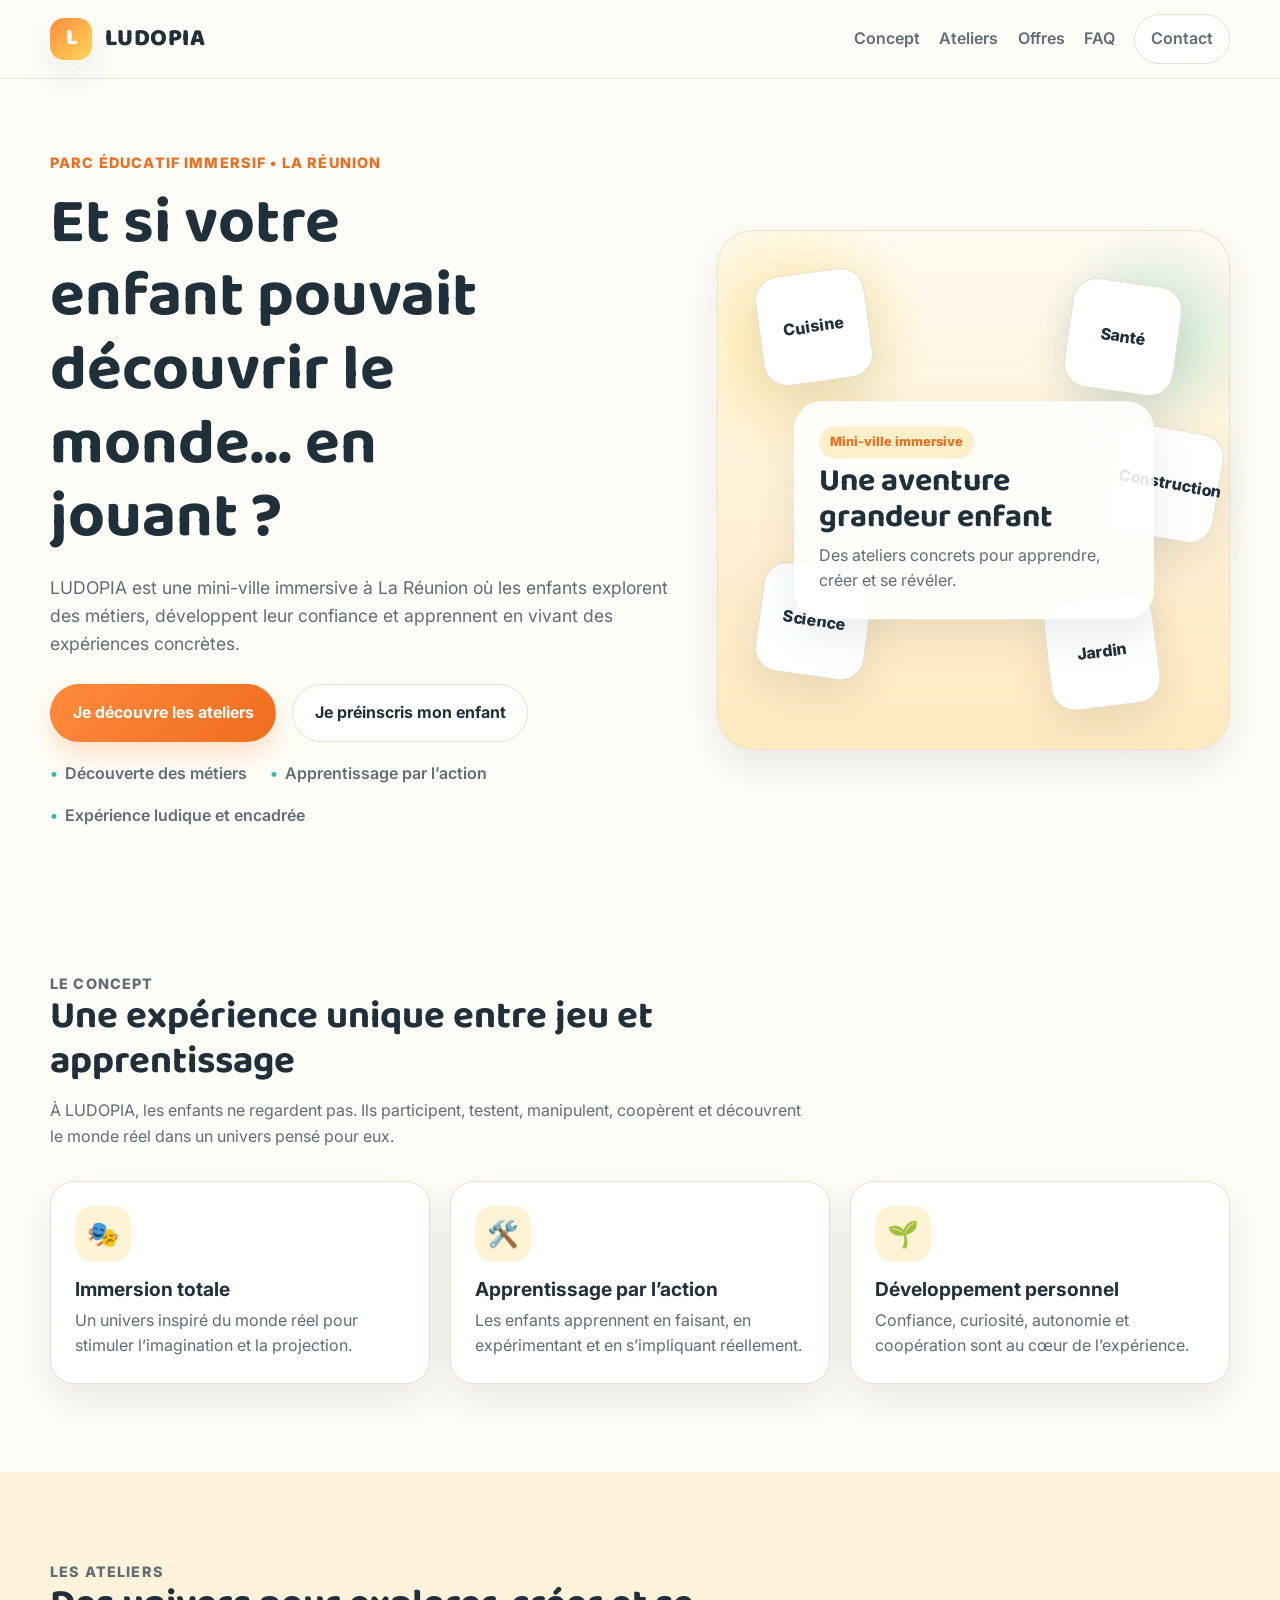
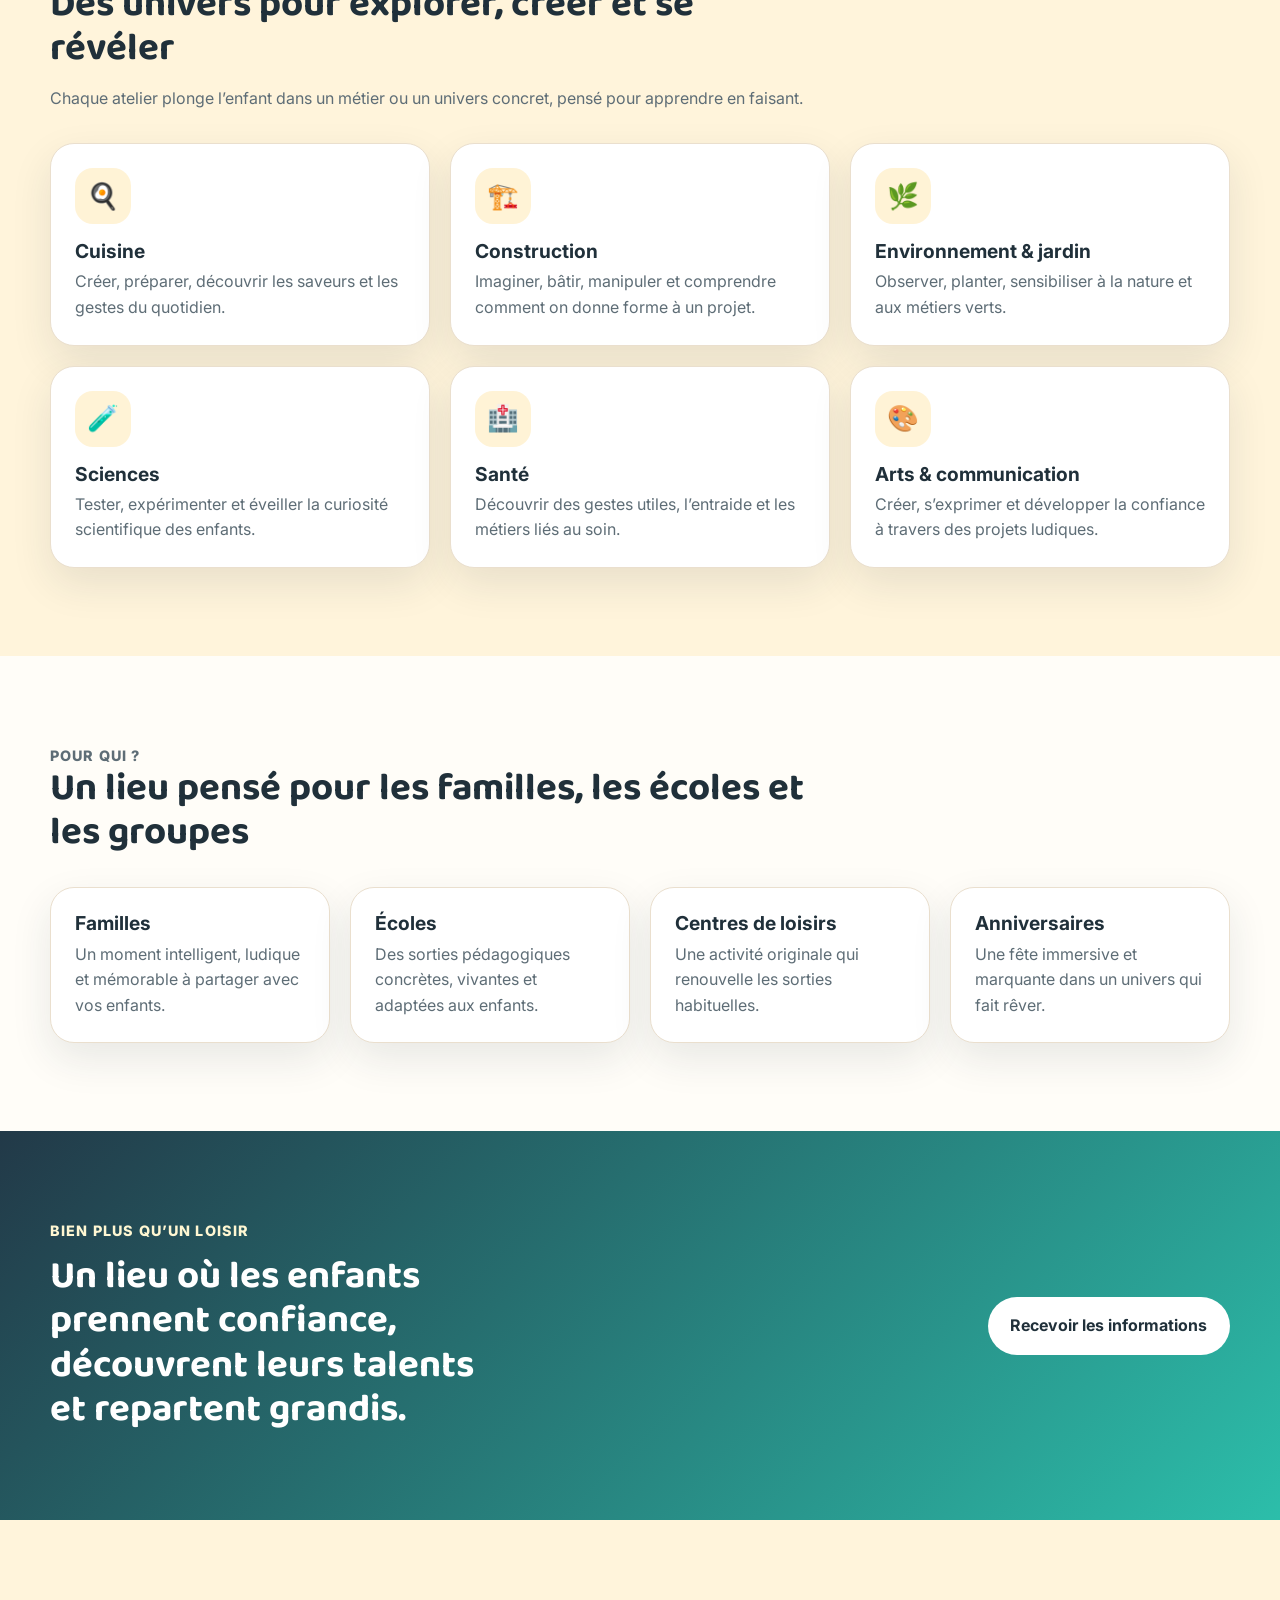
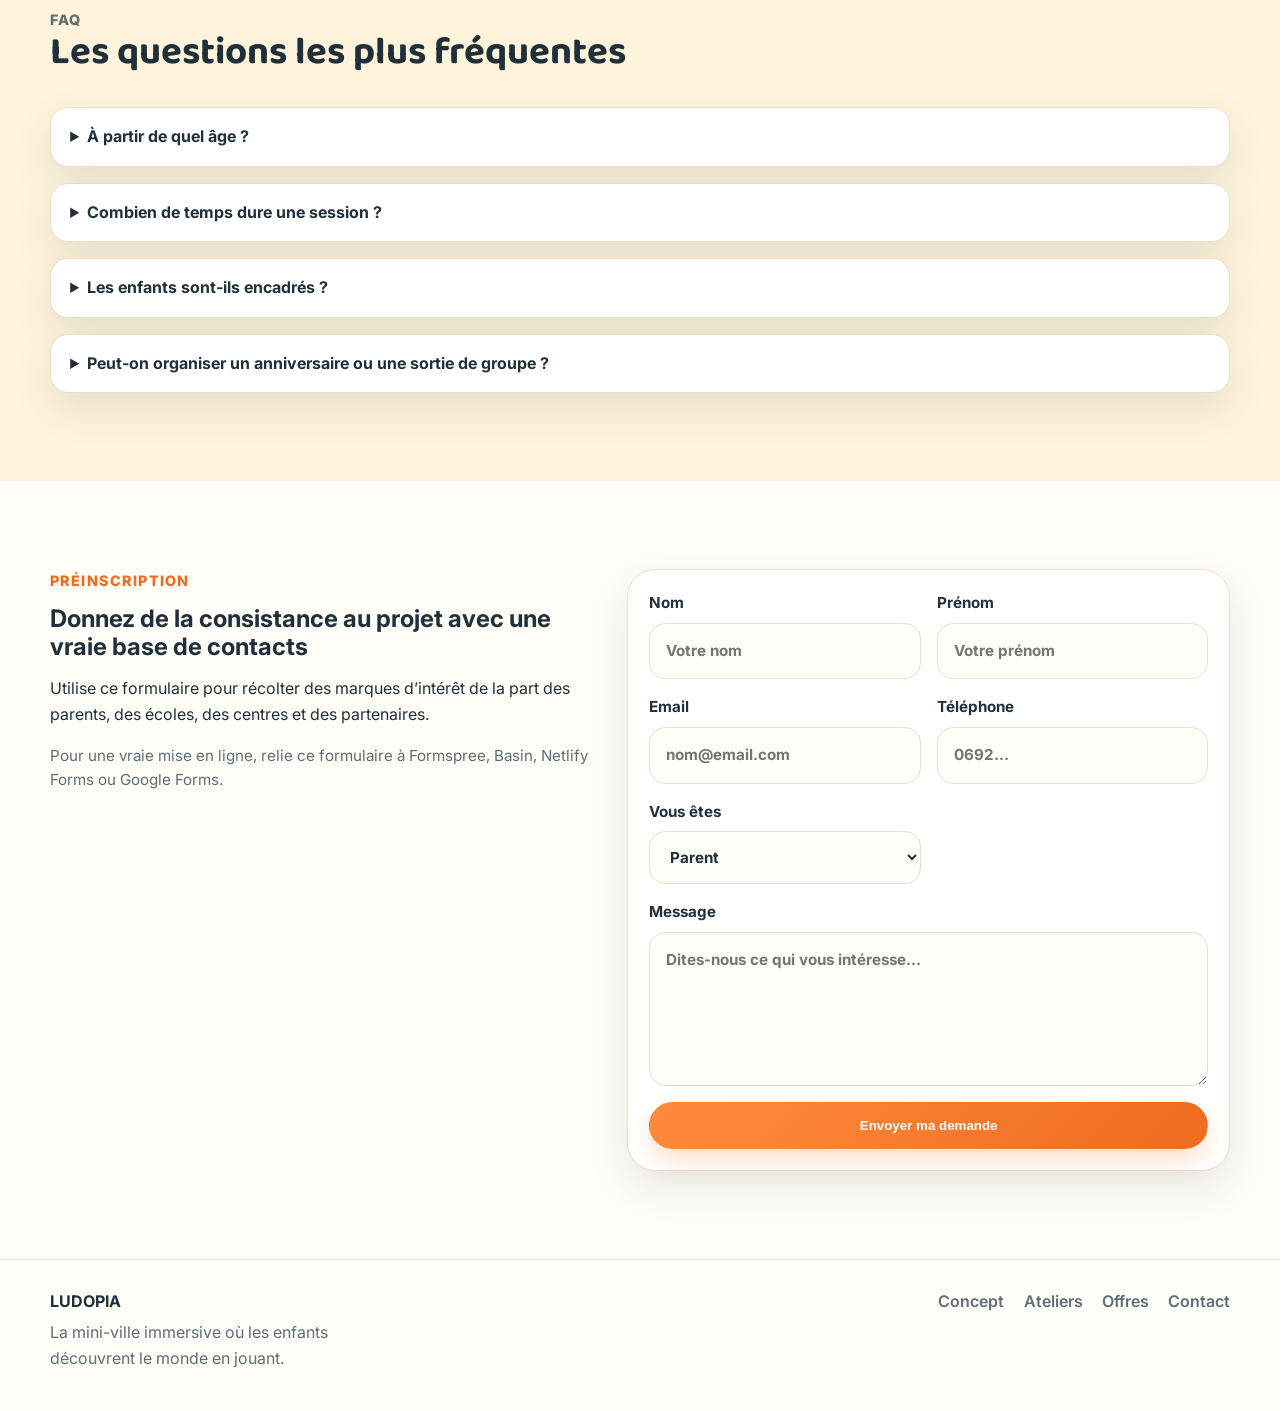
==== index.html @ d6866b29 "Add files via upload" ====
<!DOCTYPE html>
<html lang="fr">
<head>
  <meta charset="UTF-8" />
  <meta name="viewport" content="width=device-width, initial-scale=1.0" />
  <title>LUDOPIA — La mini-ville immersive</title>
  <meta name="description" content="LUDOPIA est une mini-ville immersive à La Réunion où les enfants découvrent des métiers, développent leur confiance et apprennent en jouant." />
  <link rel="preconnect" href="https://fonts.googleapis.com">
  <link rel="preconnect" href="https://fonts.gstatic.com" crossorigin>
  <link href="https://fonts.googleapis.com/css2?family=Baloo+2:wght@600;700&family=Inter:wght@400;500;600;700&display=swap" rel="stylesheet">
  <link rel="stylesheet" href="styles.css" />
</head>
<body>
  <header class="site-header">
    <div class="container nav">
      <a href="#top" class="logo">
        <span class="logo-mark">L</span>
        <span class="logo-text">LUDOPIA</span>
      </a>

      <nav class="menu">
        <a href="#concept">Concept</a>
        <a href="#ateliers">Ateliers</a>
        <a href="#offres">Offres</a>
        <a href="#faq">FAQ</a>
        <a href="#contact" class="btn btn-sm btn-outline">Contact</a>
      </nav>
    </div>
  </header>

  <main id="top">
    <section class="hero">
      <div class="container hero-grid">
        <div class="hero-copy">
          <p class="eyebrow">Parc éducatif immersif • La Réunion</p>
          <h1>Et si votre enfant pouvait découvrir le monde… en jouant&nbsp;?</h1>
          <p class="lead">
            LUDOPIA est une mini-ville immersive à La Réunion où les enfants
            explorent des métiers, développent leur confiance et apprennent en
            vivant des expériences concrètes.
          </p>

          <div class="hero-actions">
            <a href="#ateliers" class="btn btn-primary">Je découvre les ateliers</a>
            <a href="#contact" class="btn btn-secondary">Je préinscris mon enfant</a>
          </div>

          <ul class="hero-points">
            <li>Découverte des métiers</li>
            <li>Apprentissage par l’action</li>
            <li>Expérience ludique et encadrée</li>
          </ul>
        </div>

        <div class="hero-visual" aria-hidden="true">
          <div class="play-city">
            <div class="bubble bubble-1">Cuisine</div>
            <div class="bubble bubble-2">Santé</div>
            <div class="bubble bubble-3">Science</div>
            <div class="bubble bubble-4">Jardin</div>
            <div class="bubble bubble-5">Construction</div>

            <div class="city-card card-main">
              <span class="mini-tag">Mini-ville immersive</span>
              <h2>Une aventure grandeur enfant</h2>
              <p>Des ateliers concrets pour apprendre, créer et se révéler.</p>
            </div>
          </div>
        </div>
      </div>
    </section>

    <section id="concept" class="section">
      <div class="container">
        <div class="section-heading">
          <p class="section-kicker">Le concept</p>
          <h2>Une expérience unique entre jeu et apprentissage</h2>
          <p>
            À LUDOPIA, les enfants ne regardent pas. Ils participent, testent,
            manipulent, coopèrent et découvrent le monde réel dans un univers pensé pour eux.
          </p>
        </div>

        <div class="pillars">
          <article class="pillar-card">
            <div class="icon">🎭</div>
            <h3>Immersion totale</h3>
            <p>Un univers inspiré du monde réel pour stimuler l’imagination et la projection.</p>
          </article>
          <article class="pillar-card">
            <div class="icon">🛠️</div>
            <h3>Apprentissage par l’action</h3>
            <p>Les enfants apprennent en faisant, en expérimentant et en s’impliquant réellement.</p>
          </article>
          <article class="pillar-card">
            <div class="icon">🌱</div>
            <h3>Développement personnel</h3>
            <p>Confiance, curiosité, autonomie et coopération sont au cœur de l’expérience.</p>
          </article>
        </div>
      </div>
    </section>

    <section id="ateliers" class="section alt">
      <div class="container">
        <div class="section-heading">
          <p class="section-kicker">Les ateliers</p>
          <h2>Des univers pour explorer, créer et se révéler</h2>
          <p>
            Chaque atelier plonge l’enfant dans un métier ou un univers concret,
            pensé pour apprendre en faisant.
          </p>
        </div>

        <div class="cards-grid">
          <article class="atelier-card">
            <span class="badge">🍳</span>
            <h3>Cuisine</h3>
            <p>Créer, préparer, découvrir les saveurs et les gestes du quotidien.</p>
          </article>
          <article class="atelier-card">
            <span class="badge">🏗️</span>
            <h3>Construction</h3>
            <p>Imaginer, bâtir, manipuler et comprendre comment on donne forme à un projet.</p>
          </article>
          <article class="atelier-card">
            <span class="badge">🌿</span>
            <h3>Environnement & jardin</h3>
            <p>Observer, planter, sensibiliser à la nature et aux métiers verts.</p>
          </article>
          <article class="atelier-card">
            <span class="badge">🧪</span>
            <h3>Sciences</h3>
            <p>Tester, expérimenter et éveiller la curiosité scientifique des enfants.</p>
          </article>
          <article class="atelier-card">
            <span class="badge">🏥</span>
            <h3>Santé</h3>
            <p>Découvrir des gestes utiles, l’entraide et les métiers liés au soin.</p>
          </article>
          <article class="atelier-card">
            <span class="badge">🎨</span>
            <h3>Arts & communication</h3>
            <p>Créer, s’exprimer et développer la confiance à travers des projets ludiques.</p>
          </article>
        </div>
      </div>
    </section>

    <section id="offres" class="section">
      <div class="container">
        <div class="section-heading">
          <p class="section-kicker">Pour qui ?</p>
          <h2>Un lieu pensé pour les familles, les écoles et les groupes</h2>
        </div>

        <div class="offers">
          <article class="offer-card">
            <h3>Familles</h3>
            <p>Un moment intelligent, ludique et mémorable à partager avec vos enfants.</p>
          </article>
          <article class="offer-card">
            <h3>Écoles</h3>
            <p>Des sorties pédagogiques concrètes, vivantes et adaptées aux enfants.</p>
          </article>
          <article class="offer-card">
            <h3>Centres de loisirs</h3>
            <p>Une activité originale qui renouvelle les sorties habituelles.</p>
          </article>
          <article class="offer-card">
            <h3>Anniversaires</h3>
            <p>Une fête immersive et marquante dans un univers qui fait rêver.</p>
          </article>
        </div>
      </div>
    </section>

    <section class="section cta-band">
      <div class="container cta-band-inner">
        <div>
          <p class="section-kicker light">Bien plus qu’un loisir</p>
          <h2>Un lieu où les enfants prennent confiance, découvrent leurs talents et repartent grandis.</h2>
        </div>
        <a href="#contact" class="btn btn-light">Recevoir les informations</a>
      </div>
    </section>

    <section id="faq" class="section alt">
      <div class="container">
        <div class="section-heading">
          <p class="section-kicker">FAQ</p>
          <h2>Les questions les plus fréquentes</h2>
        </div>

        <div class="faq-list">
          <details>
            <summary>À partir de quel âge ?</summary>
            <p>LUDOPIA s’adresse principalement aux enfants de 6 à 12 ans.</p>
          </details>
          <details>
            <summary>Combien de temps dure une session ?</summary>
            <p>Une session peut être pensée sur une demi-journée, selon la formule proposée.</p>
          </details>
          <details>
            <summary>Les enfants sont-ils encadrés ?</summary>
            <p>Oui, les activités sont conçues pour être vécues dans un cadre structuré et rassurant.</p>
          </details>
          <details>
            <summary>Peut-on organiser un anniversaire ou une sortie de groupe ?</summary>
            <p>Oui, des formules dédiées peuvent être proposées pour les anniversaires, écoles et centres.</p>
          </details>
        </div>
      </div>
    </section>

    <section id="contact" class="section">
      <div class="container contact-grid">
        <div>
          <p class="section-kicker">Préinscription</p>
          <h2>Donnez de la consistance au projet avec une vraie base de contacts</h2>
          <p>
            Utilise ce formulaire pour récolter des marques d’intérêt de la part des parents,
            des écoles, des centres et des partenaires.
          </p>
          <p class="contact-note">
            Pour une vraie mise en ligne, relie ce formulaire à Formspree, Basin,
            Netlify Forms ou Google Forms.
          </p>
        </div>

        <form class="contact-form">
          <label>
            Nom
            <input type="text" name="nom" placeholder="Votre nom" />
          </label>
          <label>
            Prénom
            <input type="text" name="prenom" placeholder="Votre prénom" />
          </label>
          <label>
            Email
            <input type="email" name="email" placeholder="nom@email.com" />
          </label>
          <label>
            Téléphone
            <input type="tel" name="telephone" placeholder="0692..." />
          </label>
          <label>
            Vous êtes
            <select name="profil">
              <option>Parent</option>
              <option>École</option>
              <option>Centre de loisirs</option>
              <option>Partenaire</option>
            </select>
          </label>
          <label class="full">
            Message
            <textarea name="message" rows="5" placeholder="Dites-nous ce qui vous intéresse..."></textarea>
          </label>
          <button type="submit" class="btn btn-primary full">Envoyer ma demande</button>
        </form>
      </div>
    </section>
  </main>

  <footer class="site-footer">
    <div class="container footer-inner">
      <div>
        <strong>LUDOPIA</strong>
        <p>La mini-ville immersive où les enfants découvrent le monde en jouant.</p>
      </div>
      <div class="footer-links">
        <a href="#concept">Concept</a>
        <a href="#ateliers">Ateliers</a>
        <a href="#offres">Offres</a>
        <a href="#contact">Contact</a>
      </div>
    </div>
  </footer>
</body>
</html>
---- styles.css ----
:root{
  --bg:#fffdf8;
  --surface:#ffffff;
  --surface-alt:#fff4db;
  --text:#20303a;
  --muted:#5e6d76;
  --primary:#ff8b3d;
  --primary-dark:#ef6c1e;
  --secondary:#2cbeaa;
  --accent:#ffd95a;
  --border:#eadfce;
  --shadow:0 16px 40px rgba(32,48,58,.10);
  --radius:24px;
  --container:1180px;
}

*{box-sizing:border-box}
html{scroll-behavior:smooth}
body{
  margin:0;
  font-family:"Inter",system-ui,-apple-system,BlinkMacSystemFont,"Segoe UI",sans-serif;
  color:var(--text);
  background:var(--bg);
  line-height:1.6;
}
img{max-width:100%;display:block}
a{text-decoration:none;color:inherit}

.container{
  width:min(var(--container), calc(100% - 2rem));
  margin:0 auto;
}

.site-header{
  position:sticky;
  top:0;
  z-index:20;
  backdrop-filter:blur(12px);
  background:rgba(255,253,248,.86);
  border-bottom:1px solid rgba(234,223,206,.7);
}

.nav{
  display:flex;
  align-items:center;
  justify-content:space-between;
  gap:1rem;
  min-height:78px;
}

.logo{
  display:inline-flex;
  align-items:center;
  gap:.8rem;
  font-weight:800;
}

.logo-mark{
  width:42px;
  height:42px;
  display:grid;
  place-items:center;
  border-radius:14px;
  background:linear-gradient(135deg,var(--primary),var(--accent));
  color:#fff;
  font-family:"Baloo 2", cursive;
  font-size:1.4rem;
  box-shadow:var(--shadow);
}

.logo-text{
  font-family:"Baloo 2", cursive;
  font-size:1.5rem;
  letter-spacing:.02em;
}

.menu{
  display:flex;
  align-items:center;
  gap:1.2rem;
  flex-wrap:wrap;
}

.menu a{
  color:var(--muted);
  font-weight:600;
}

.btn{
  display:inline-flex;
  align-items:center;
  justify-content:center;
  padding:.95rem 1.35rem;
  border-radius:999px;
  font-weight:700;
  border:1px solid transparent;
  transition:.2s ease;
}

.btn:hover{
  transform:translateY(-1px);
}

.btn-sm{padding:.7rem 1rem}
.btn-primary{
  background:linear-gradient(135deg,var(--primary),var(--primary-dark));
  color:#fff;
  box-shadow:0 12px 24px rgba(255,139,61,.25);
}
.btn-secondary{
  background:#fff;
  border-color:var(--border);
  color:var(--text);
}
.btn-outline{
  border-color:var(--border);
  background:#fff;
}
.btn-light{
  background:#fff;
  color:var(--text);
}

.hero{
  padding:4.5rem 0 3.5rem;
  overflow:hidden;
}

.hero-grid{
  display:grid;
  grid-template-columns:1.1fr .9fr;
  gap:2.5rem;
  align-items:center;
}

.eyebrow,
.section-kicker{
  margin:0 0 .8rem;
  font-size:.9rem;
  font-weight:800;
  letter-spacing:.08em;
  text-transform:uppercase;
  color:var(--primary-dark);
}

.light{color:#fff7d2}

h1,h2,h3{
  margin:0;
  line-height:1.15;
}

h1{
  font-size:clamp(2.4rem,5vw,4.6rem);
  font-family:"Baloo 2", cursive;
  max-width:12ch;
}

.lead{
  font-size:1.1rem;
  color:var(--muted);
  max-width:62ch;
  margin:1.2rem 0 1.6rem;
}

.hero-actions{
  display:flex;
  gap:1rem;
  flex-wrap:wrap;
  margin-bottom:1.2rem;
}

.hero-points{
  display:flex;
  flex-wrap:wrap;
  gap:1rem 1.4rem;
  padding:0;
  margin:1.1rem 0 0;
  list-style:none;
  color:var(--muted);
  font-weight:600;
}

.hero-points li::before{
  content:"•";
  color:var(--secondary);
  margin-right:.45rem;
}

.hero-visual{
  position:relative;
  min-height:520px;
}

.play-city{
  position:relative;
  height:100%;
  min-height:520px;
  border-radius:36px;
  background:
    radial-gradient(circle at 15% 20%, rgba(255,217,90,.42), transparent 22%),
    radial-gradient(circle at 85% 20%, rgba(44,190,170,.26), transparent 18%),
    linear-gradient(180deg, #fffaf0 0%, #ffe9bf 100%);
  border:1px solid rgba(234,223,206,.9);
  box-shadow:var(--shadow);
}

.city-card{
  position:absolute;
  left:50%;
  top:54%;
  transform:translate(-50%,-50%);
  width:min(82%, 360px);
  background:rgba(255,255,255,.88);
  border:1px solid rgba(255,255,255,.8);
  border-radius:28px;
  padding:1.5rem;
  box-shadow:var(--shadow);
}

.city-card h2{
  font-size:2rem;
  font-family:"Baloo 2", cursive;
  margin:.35rem 0;
}

.city-card p{
  margin:0;
  color:var(--muted);
}

.mini-tag{
  display:inline-flex;
  padding:.35rem .7rem;
  background:#fff0cb;
  border-radius:999px;
  font-size:.8rem;
  font-weight:800;
  color:var(--primary-dark);
}

.bubble{
  position:absolute;
  display:grid;
  place-items:center;
  width:110px;
  height:110px;
  border-radius:24px;
  background:#fff;
  border:1px solid var(--border);
  box-shadow:var(--shadow);
  font-weight:800;
  text-align:center;
  padding:.5rem;
}

.bubble-1{top:8%;left:8%;transform:rotate(-8deg)}
.bubble-2{top:10%;right:10%;transform:rotate(8deg)}
.bubble-3{bottom:14%;left:8%;transform:rotate(8deg)}
.bubble-4{bottom:8%;right:14%;transform:rotate(-7deg)}
.bubble-5{top:38%;right:2%;transform:rotate(10deg)}

.section{
  padding:5.5rem 0;
}
.alt{
  background:var(--surface-alt);
}

.section-heading{
  max-width:760px;
  margin-bottom:2rem;
}

.section-heading h2{
  font-size:clamp(1.9rem, 3vw, 3rem);
  font-family:"Baloo 2", cursive;
  margin-bottom:.9rem;
}

.section-heading p{
  margin:0;
  color:var(--muted);
}

.pillars,
.cards-grid,
.offers{
  display:grid;
  gap:1.25rem;
}

.pillars{
  grid-template-columns:repeat(3, 1fr);
}

.pillar-card,
.atelier-card,
.offer-card{
  background:var(--surface);
  border:1px solid var(--border);
  border-radius:var(--radius);
  padding:1.5rem;
  box-shadow:var(--shadow);
}

.icon,
.badge{
  width:56px;
  height:56px;
  display:grid;
  place-items:center;
  border-radius:18px;
  background:#fff3d6;
  font-size:1.6rem;
  margin-bottom:1rem;
}

.pillar-card h3,
.atelier-card h3,
.offer-card h3{
  margin-bottom:.45rem;
  font-size:1.2rem;
}

.pillar-card p,
.atelier-card p,
.offer-card p{
  margin:0;
  color:var(--muted);
}

.cards-grid{
  grid-template-columns:repeat(3, 1fr);
}

.offers{
  grid-template-columns:repeat(4, 1fr);
}

.cta-band{
  background:linear-gradient(135deg,#223948,#2cbeaa);
  color:#fff;
}

.cta-band-inner{
  display:flex;
  align-items:center;
  justify-content:space-between;
  gap:1.5rem;
}

.cta-band h2{
  font-size:clamp(1.8rem, 3vw, 3rem);
  font-family:"Baloo 2", cursive;
  max-width:20ch;
}

.faq-list{
  display:grid;
  gap:1rem;
}

.faq-list details{
  background:#fff;
  border:1px solid var(--border);
  border-radius:18px;
  padding:1rem 1.2rem;
  box-shadow:var(--shadow);
}

.faq-list summary{
  cursor:pointer;
  font-weight:700;
}

.faq-list p{
  color:var(--muted);
  margin:.8rem 0 0;
}

.contact-grid{
  display:grid;
  grid-template-columns:.95fr 1.05fr;
  gap:2rem;
  align-items:start;
}

.contact-note{
  color:var(--muted);
  font-size:.95rem;
}

.contact-form{
  display:grid;
  grid-template-columns:repeat(2, 1fr);
  gap:1rem;
  background:#fff;
  border:1px solid var(--border);
  border-radius:28px;
  padding:1.3rem;
  box-shadow:var(--shadow);
}

.contact-form label{
  display:grid;
  gap:.45rem;
  font-weight:700;
  font-size:.95rem;
}

.contact-form input,
.contact-form select,
.contact-form textarea{
  width:100%;
  border:1px solid var(--border);
  border-radius:16px;
  padding:.95rem 1rem;
  font:inherit;
  color:var(--text);
  background:#fffdf8;
}

.contact-form input:focus,
.contact-form select:focus,
.contact-form textarea:focus{
  outline:2px solid rgba(255,139,61,.25);
  border-color:var(--primary);
}

.full{
  grid-column:1 / -1;
}

.site-footer{
  padding:1.8rem 0 2.5rem;
  border-top:1px solid var(--border);
}

.footer-inner{
  display:flex;
  justify-content:space-between;
  gap:1.5rem;
  align-items:flex-start;
}

.footer-inner p{
  margin:.35rem 0 0;
  color:var(--muted);
  max-width:36ch;
}

.footer-links{
  display:flex;
  flex-wrap:wrap;
  gap:1rem 1.2rem;
  color:var(--muted);
  font-weight:600;
}

@media (max-width: 1080px){
  .hero-grid,
  .contact-grid,
  .pillars,
  .cards-grid,
  .offers,
  .cta-band-inner{
    grid-template-columns:1fr;
  }

  .cta-band-inner{
    display:grid;
  }

  .hero-visual{
    min-height:440px;
  }
}

@media (max-width: 760px){
  .menu{
    display:none;
  }

  .hero{
    padding-top:3rem;
  }

  .hero-visual,
  .play-city{
    min-height:400px;
  }

  .bubble{
    width:86px;
    height:86px;
    font-size:.85rem;
    border-radius:18px;
  }

  .city-card{
    width:min(86%, 320px);
    padding:1.2rem;
  }

  .contact-form{
    grid-template-columns:1fr;
  }

  .footer-inner{
    flex-direction:column;
  }
}
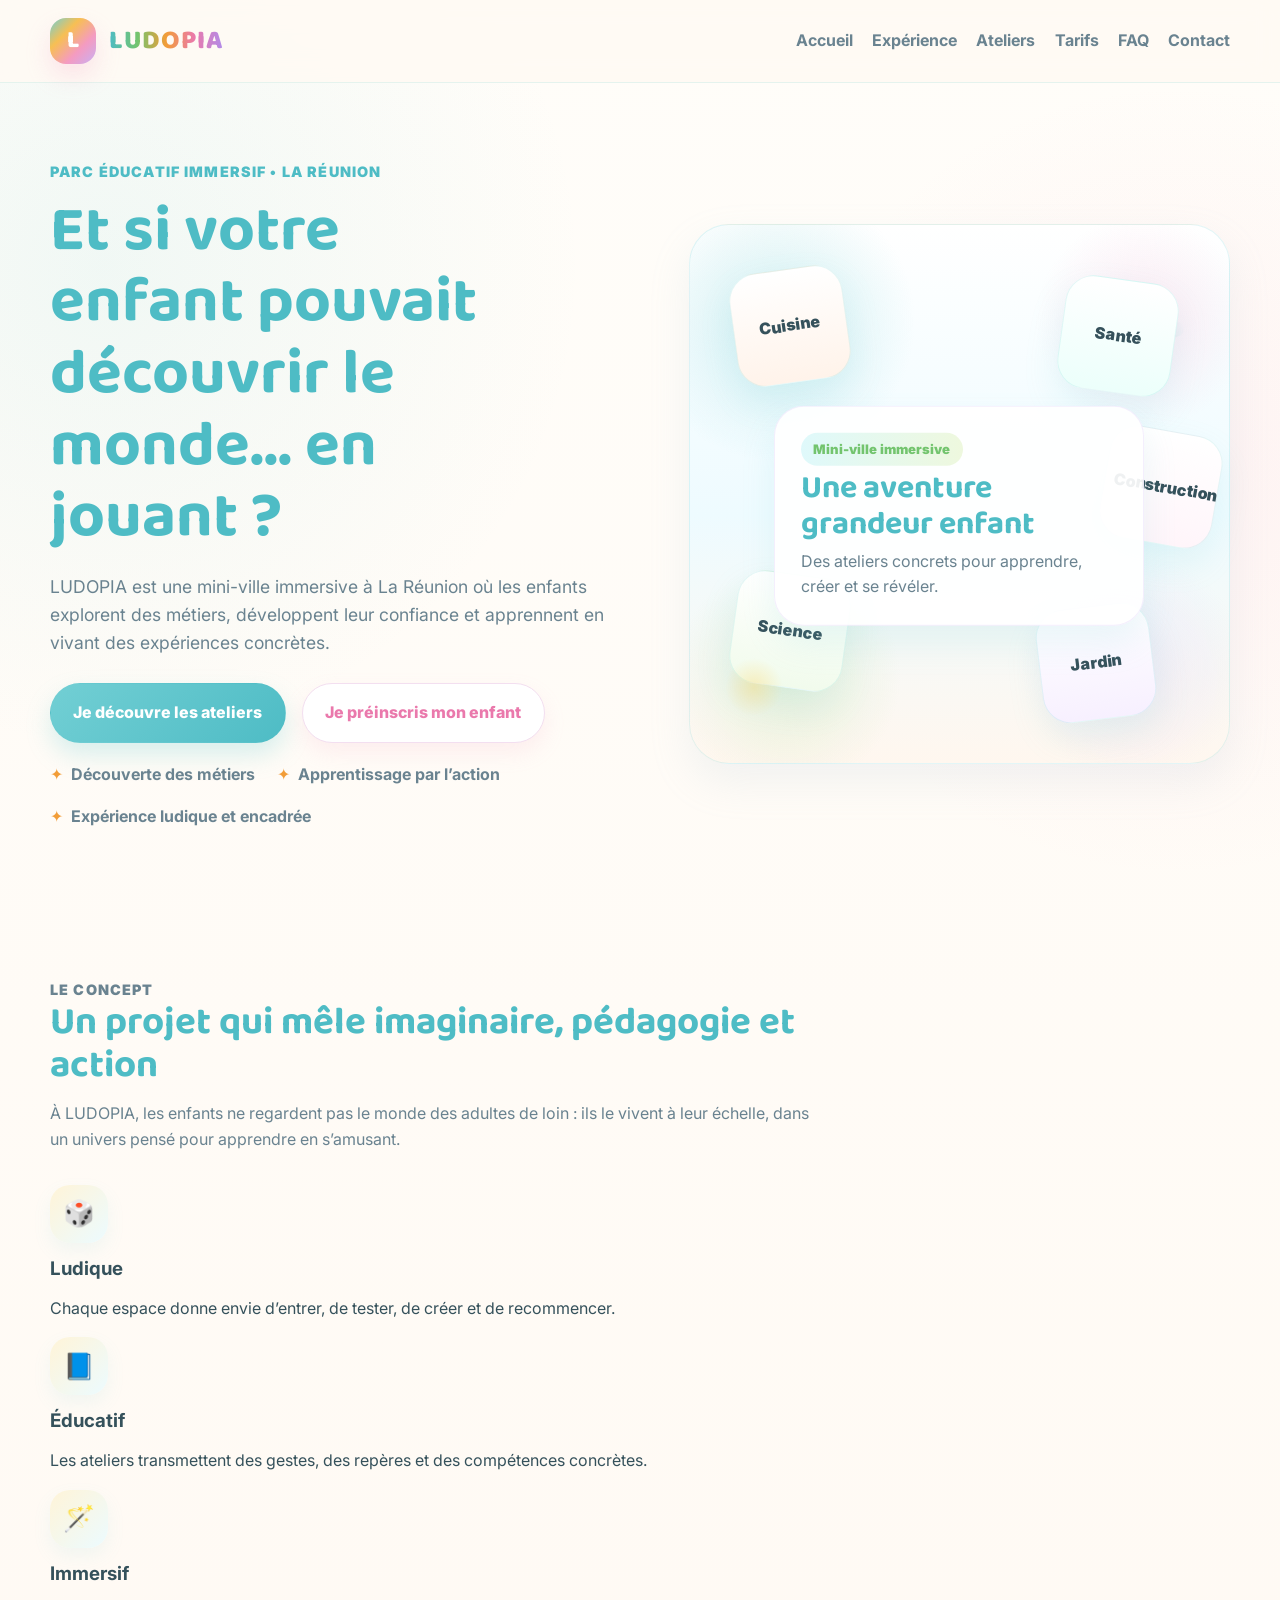
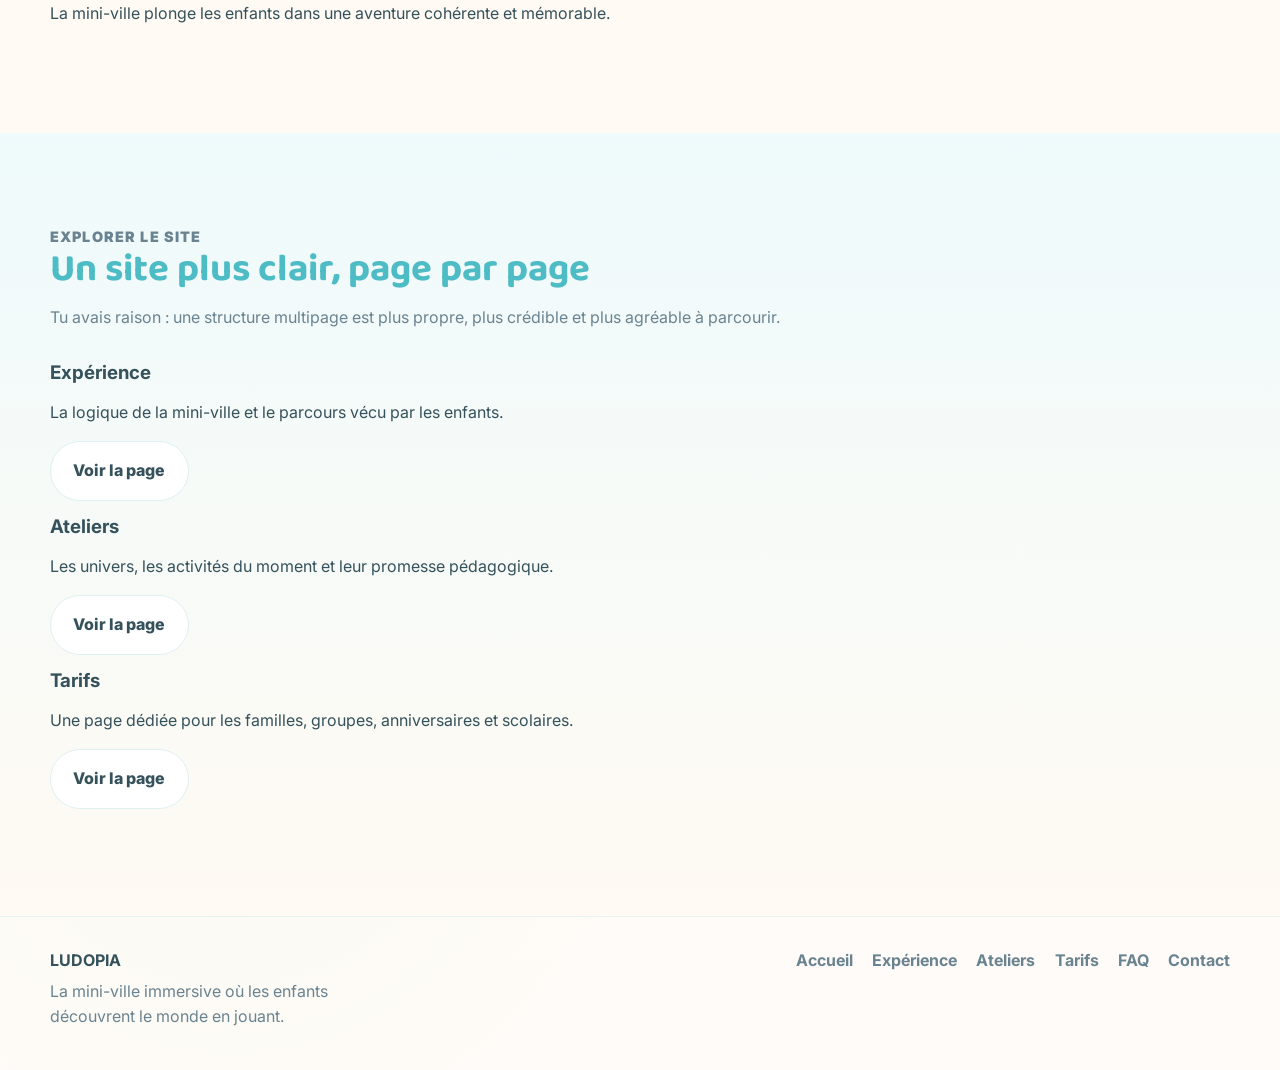
==== commit 71a0e4be: "Update title and meta description in index.html" ====
--- a/index.html
+++ b/index.html
@@ -3,280 +3,154 @@
 <head>
   <meta charset="UTF-8" />
   <meta name="viewport" content="width=device-width, initial-scale=1.0" />
-  <title>LUDOPIA — La mini-ville immersive</title>
-  <meta name="description" content="LUDOPIA est une mini-ville immersive à La Réunion où les enfants découvrent des métiers, développent leur confiance et apprennent en jouant." />
+  <title>LUDOPIA — Accueil</title>
+  <meta name="description" content="LUDOPIA, mini-ville immersive pour enfants à La Réunion." />
   <link rel="preconnect" href="https://fonts.googleapis.com">
   <link rel="preconnect" href="https://fonts.gstatic.com" crossorigin>
-  <link href="https://fonts.googleapis.com/css2?family=Baloo+2:wght@600;700&family=Inter:wght@400;500;600;700&display=swap" rel="stylesheet">
+  <link href="https://fonts.googleapis.com/css2?family=Baloo+2:wght@600;700;800&family=Inter:wght@400;500;600;700;800&display=swap" rel="stylesheet">
   <link rel="stylesheet" href="styles.css" />
 </head>
 <body>
-  <header class="site-header">
-    <div class="container nav">
-      <a href="#top" class="logo">
-        <span class="logo-mark">L</span>
-        <span class="logo-text">LUDOPIA</span>
-      </a>
 
-      <nav class="menu">
-        <a href="#concept">Concept</a>
-        <a href="#ateliers">Ateliers</a>
-        <a href="#offres">Offres</a>
-        <a href="#faq">FAQ</a>
-        <a href="#contact" class="btn btn-sm btn-outline">Contact</a>
-      </nav>
+<header class="site-header">
+  <div class="container nav">
+    <a href="index.html" class="logo">
+      <span class="logo-mark">L</span>
+      <span class="logo-text">LUDOPIA</span>
+    </a>
+
+    <nav class="menu">
+      <a href="index.html" class="active">Accueil</a>
+      <a href="experience.html" class="">Expérience</a>
+      <a href="ateliers.html" class="">Ateliers</a>
+      <a href="tarifs.html" class="">Tarifs</a>
+      <a href="faq.html" class="">FAQ</a>
+      <a href="contact.html" class="">Contact</a>
+    </nav>
+  </div>
+</header>
+
+<main>
+
+<section class="hero">
+  <div class="container hero-grid">
+    <div class="hero-copy">
+      <p class="eyebrow">Parc éducatif immersif • La Réunion</p>
+      <h1>Et si votre enfant pouvait découvrir le monde… en jouant&nbsp;?</h1>
+      <p class="lead">
+        LUDOPIA est une mini-ville immersive à La Réunion où les enfants explorent des métiers,
+        développent leur confiance et apprennent en vivant des expériences concrètes.
+      </p>
+
+      <div class="hero-actions">
+        <a href="ateliers.html" class="btn btn-primary">Je découvre les ateliers</a>
+        <a href="contact.html" class="btn btn-secondary">Je préinscris mon enfant</a>
+      </div>
+
+      <ul class="hero-points">
+        <li>Découverte des métiers</li>
+        <li>Apprentissage par l’action</li>
+        <li>Expérience ludique et encadrée</li>
+      </ul>
     </div>
-  </header>
 
-  <main id="top">
-    <section class="hero">
-      <div class="container hero-grid">
-        <div class="hero-copy">
-          <p class="eyebrow">Parc éducatif immersif • La Réunion</p>
-          <h1>Et si votre enfant pouvait découvrir le monde… en jouant&nbsp;?</h1>
-          <p class="lead">
-            LUDOPIA est une mini-ville immersive à La Réunion où les enfants
-            explorent des métiers, développent leur confiance et apprennent en
-            vivant des expériences concrètes.
-          </p>
+    <div class="hero-visual" aria-hidden="true">
+      <div class="play-city">
+        <div class="bubble bubble-1">Cuisine</div>
+        <div class="bubble bubble-2">Santé</div>
+        <div class="bubble bubble-3">Science</div>
+        <div class="bubble bubble-4">Jardin</div>
+        <div class="bubble bubble-5">Construction</div>
 
-          <div class="hero-actions">
-            <a href="#ateliers" class="btn btn-primary">Je découvre les ateliers</a>
-            <a href="#contact" class="btn btn-secondary">Je préinscris mon enfant</a>
-          </div>
-
-          <ul class="hero-points">
-            <li>Découverte des métiers</li>
-            <li>Apprentissage par l’action</li>
-            <li>Expérience ludique et encadrée</li>
-          </ul>
-        </div>
-
-        <div class="hero-visual" aria-hidden="true">
-          <div class="play-city">
-            <div class="bubble bubble-1">Cuisine</div>
-            <div class="bubble bubble-2">Santé</div>
-            <div class="bubble bubble-3">Science</div>
-            <div class="bubble bubble-4">Jardin</div>
-            <div class="bubble bubble-5">Construction</div>
-
-            <div class="city-card card-main">
-              <span class="mini-tag">Mini-ville immersive</span>
-              <h2>Une aventure grandeur enfant</h2>
-              <p>Des ateliers concrets pour apprendre, créer et se révéler.</p>
-            </div>
-          </div>
+        <div class="city-card">
+          <span class="mini-tag">Mini-ville immersive</span>
+          <h2>Une aventure grandeur enfant</h2>
+          <p>Des ateliers concrets pour apprendre, créer et se révéler.</p>
         </div>
       </div>
-    </section>
+    </div>
+  </div>
+</section>
 
-    <section id="concept" class="section">
-      <div class="container">
-        <div class="section-heading">
-          <p class="section-kicker">Le concept</p>
-          <h2>Une expérience unique entre jeu et apprentissage</h2>
-          <p>
-            À LUDOPIA, les enfants ne regardent pas. Ils participent, testent,
-            manipulent, coopèrent et découvrent le monde réel dans un univers pensé pour eux.
-          </p>
-        </div>
+<section class="section">
+  <div class="container">
+    <div class="section-heading">
+      <p class="section-kicker">Le concept</p>
+      <h2>Un projet qui mêle imaginaire, pédagogie et action</h2>
+      <p>
+        À LUDOPIA, les enfants ne regardent pas le monde des adultes de loin :
+        ils le vivent à leur échelle, dans un univers pensé pour apprendre en s’amusant.
+      </p>
+    </div>
 
-        <div class="pillars">
-          <article class="pillar-card">
-            <div class="icon">🎭</div>
-            <h3>Immersion totale</h3>
-            <p>Un univers inspiré du monde réel pour stimuler l’imagination et la projection.</p>
-          </article>
-          <article class="pillar-card">
-            <div class="icon">🛠️</div>
-            <h3>Apprentissage par l’action</h3>
-            <p>Les enfants apprennent en faisant, en expérimentant et en s’impliquant réellement.</p>
-          </article>
-          <article class="pillar-card">
-            <div class="icon">🌱</div>
-            <h3>Développement personnel</h3>
-            <p>Confiance, curiosité, autonomie et coopération sont au cœur de l’expérience.</p>
-          </article>
-        </div>
-      </div>
-    </section>
+    <div class="grid-3">
+      <article class="card">
+        <div class="icon">🎲</div>
+        <h3>Ludique</h3>
+        <p>Chaque espace donne envie d’entrer, de tester, de créer et de recommencer.</p>
+      </article>
+      <article class="card">
+        <div class="icon">📘</div>
+        <h3>Éducatif</h3>
+        <p>Les ateliers transmettent des gestes, des repères et des compétences concrètes.</p>
+      </article>
+      <article class="card">
+        <div class="icon">🪄</div>
+        <h3>Immersif</h3>
+        <p>La mini-ville plonge les enfants dans une aventure cohérente et mémorable.</p>
+      </article>
+    </div>
+  </div>
+</section>
 
-    <section id="ateliers" class="section alt">
-      <div class="container">
-        <div class="section-heading">
-          <p class="section-kicker">Les ateliers</p>
-          <h2>Des univers pour explorer, créer et se révéler</h2>
-          <p>
-            Chaque atelier plonge l’enfant dans un métier ou un univers concret,
-            pensé pour apprendre en faisant.
-          </p>
-        </div>
+<section class="section alt">
+  <div class="container">
+    <div class="section-heading">
+      <p class="section-kicker">Explorer le site</p>
+      <h2>Un site plus clair, page par page</h2>
+      <p>
+        Tu avais raison : une structure multipage est plus propre, plus crédible et plus agréable à parcourir.
+      </p>
+    </div>
 
-        <div class="cards-grid">
-          <article class="atelier-card">
-            <span class="badge">🍳</span>
-            <h3>Cuisine</h3>
-            <p>Créer, préparer, découvrir les saveurs et les gestes du quotidien.</p>
-          </article>
-          <article class="atelier-card">
-            <span class="badge">🏗️</span>
-            <h3>Construction</h3>
-            <p>Imaginer, bâtir, manipuler et comprendre comment on donne forme à un projet.</p>
-          </article>
-          <article class="atelier-card">
-            <span class="badge">🌿</span>
-            <h3>Environnement & jardin</h3>
-            <p>Observer, planter, sensibiliser à la nature et aux métiers verts.</p>
-          </article>
-          <article class="atelier-card">
-            <span class="badge">🧪</span>
-            <h3>Sciences</h3>
-            <p>Tester, expérimenter et éveiller la curiosité scientifique des enfants.</p>
-          </article>
-          <article class="atelier-card">
-            <span class="badge">🏥</span>
-            <h3>Santé</h3>
-            <p>Découvrir des gestes utiles, l’entraide et les métiers liés au soin.</p>
-          </article>
-          <article class="atelier-card">
-            <span class="badge">🎨</span>
-            <h3>Arts & communication</h3>
-            <p>Créer, s’exprimer et développer la confiance à travers des projets ludiques.</p>
-          </article>
-        </div>
-      </div>
-    </section>
+    <div class="grid-3">
+      <article class="card">
+        <h3>Expérience</h3>
+        <p>La logique de la mini-ville et le parcours vécu par les enfants.</p>
+        <p><a href="experience.html" class="btn btn-outline">Voir la page</a></p>
+      </article>
+      <article class="card">
+        <h3>Ateliers</h3>
+        <p>Les univers, les activités du moment et leur promesse pédagogique.</p>
+        <p><a href="ateliers.html" class="btn btn-outline">Voir la page</a></p>
+      </article>
+      <article class="card">
+        <h3>Tarifs</h3>
+        <p>Une page dédiée pour les familles, groupes, anniversaires et scolaires.</p>
+        <p><a href="tarifs.html" class="btn btn-outline">Voir la page</a></p>
+      </article>
+    </div>
+  </div>
+</section>
 
-    <section id="offres" class="section">
-      <div class="container">
-        <div class="section-heading">
-          <p class="section-kicker">Pour qui ?</p>
-          <h2>Un lieu pensé pour les familles, les écoles et les groupes</h2>
-        </div>
+</main>
 
-        <div class="offers">
-          <article class="offer-card">
-            <h3>Familles</h3>
-            <p>Un moment intelligent, ludique et mémorable à partager avec vos enfants.</p>
-          </article>
-          <article class="offer-card">
-            <h3>Écoles</h3>
-            <p>Des sorties pédagogiques concrètes, vivantes et adaptées aux enfants.</p>
-          </article>
-          <article class="offer-card">
-            <h3>Centres de loisirs</h3>
-            <p>Une activité originale qui renouvelle les sorties habituelles.</p>
-          </article>
-          <article class="offer-card">
-            <h3>Anniversaires</h3>
-            <p>Une fête immersive et marquante dans un univers qui fait rêver.</p>
-          </article>
-        </div>
-      </div>
-    </section>
+<footer class="site-footer">
+  <div class="container footer-inner">
+    <div>
+      <strong>LUDOPIA</strong>
+      <p>La mini-ville immersive où les enfants découvrent le monde en jouant.</p>
+    </div>
+    <div class="footer-links">
+      <a href="index.html">Accueil</a>
+      <a href="experience.html">Expérience</a>
+      <a href="ateliers.html">Ateliers</a>
+      <a href="tarifs.html">Tarifs</a>
+      <a href="faq.html">FAQ</a>
+      <a href="contact.html">Contact</a>
+    </div>
+  </div>
+</footer>
 
-    <section class="section cta-band">
-      <div class="container cta-band-inner">
-        <div>
-          <p class="section-kicker light">Bien plus qu’un loisir</p>
-          <h2>Un lieu où les enfants prennent confiance, découvrent leurs talents et repartent grandis.</h2>
-        </div>
-        <a href="#contact" class="btn btn-light">Recevoir les informations</a>
-      </div>
-    </section>
-
-    <section id="faq" class="section alt">
-      <div class="container">
-        <div class="section-heading">
-          <p class="section-kicker">FAQ</p>
-          <h2>Les questions les plus fréquentes</h2>
-        </div>
-
-        <div class="faq-list">
-          <details>
-            <summary>À partir de quel âge ?</summary>
-            <p>LUDOPIA s’adresse principalement aux enfants de 6 à 12 ans.</p>
-          </details>
-          <details>
-            <summary>Combien de temps dure une session ?</summary>
-            <p>Une session peut être pensée sur une demi-journée, selon la formule proposée.</p>
-          </details>
-          <details>
-            <summary>Les enfants sont-ils encadrés ?</summary>
-            <p>Oui, les activités sont conçues pour être vécues dans un cadre structuré et rassurant.</p>
-          </details>
-          <details>
-            <summary>Peut-on organiser un anniversaire ou une sortie de groupe ?</summary>
-            <p>Oui, des formules dédiées peuvent être proposées pour les anniversaires, écoles et centres.</p>
-          </details>
-        </div>
-      </div>
-    </section>
-
-    <section id="contact" class="section">
-      <div class="container contact-grid">
-        <div>
-          <p class="section-kicker">Préinscription</p>
-          <h2>Donnez de la consistance au projet avec une vraie base de contacts</h2>
-          <p>
-            Utilise ce formulaire pour récolter des marques d’intérêt de la part des parents,
-            des écoles, des centres et des partenaires.
-          </p>
-          <p class="contact-note">
-            Pour une vraie mise en ligne, relie ce formulaire à Formspree, Basin,
-            Netlify Forms ou Google Forms.
-          </p>
-        </div>
-
-        <form class="contact-form">
-          <label>
-            Nom
-            <input type="text" name="nom" placeholder="Votre nom" />
-          </label>
-          <label>
-            Prénom
-            <input type="text" name="prenom" placeholder="Votre prénom" />
-          </label>
-          <label>
-            Email
-            <input type="email" name="email" placeholder="nom@email.com" />
-          </label>
-          <label>
-            Téléphone
-            <input type="tel" name="telephone" placeholder="0692..." />
-          </label>
-          <label>
-            Vous êtes
-            <select name="profil">
-              <option>Parent</option>
-              <option>École</option>
-              <option>Centre de loisirs</option>
-              <option>Partenaire</option>
-            </select>
-          </label>
-          <label class="full">
-            Message
-            <textarea name="message" rows="5" placeholder="Dites-nous ce qui vous intéresse..."></textarea>
-          </label>
-          <button type="submit" class="btn btn-primary full">Envoyer ma demande</button>
-        </form>
-      </div>
-    </section>
-  </main>
-
-  <footer class="site-footer">
-    <div class="container footer-inner">
-      <div>
-        <strong>LUDOPIA</strong>
-        <p>La mini-ville immersive où les enfants découvrent le monde en jouant.</p>
-      </div>
-      <div class="footer-links">
-        <a href="#concept">Concept</a>
-        <a href="#ateliers">Ateliers</a>
-        <a href="#offres">Offres</a>
-        <a href="#contact">Contact</a>
-      </div>
-    </div>
-  </footer>
 </body>
 </html>
--- a/styles.css
+++ b/styles.css
@@ -1,16 +1,32 @@
 :root{
-  --bg:#fffdf8;
+  --bg:#fffaf4;
   --surface:#ffffff;
-  --surface-alt:#fff4db;
-  --text:#20303a;
-  --muted:#5e6d76;
-  --primary:#ff8b3d;
-  --primary-dark:#ef6c1e;
-  --secondary:#2cbeaa;
-  --accent:#ffd95a;
-  --border:#eadfce;
-  --shadow:0 16px 40px rgba(32,48,58,.10);
-  --radius:24px;
+  --surface-alt:#f5fbff;
+  --text:#35515b;
+  --muted:#6a8390;
+
+  /* Palette LUDOPIA inspirée du visuel fourni */
+  --turquoise:#72cfd4;
+  --turquoise-deep:#4ebcc5;
+  --green:#9ad784;
+  --green-deep:#73c46e;
+  --purple:#c9b0f4;
+  --purple-deep:#b18be9;
+  --orange:#f7bf53;
+  --orange-deep:#f29d38;
+  --pink:#f49bc1;
+  --pink-deep:#ea79ac;
+  --gold:#ffd86d;
+
+  --primary:var(--turquoise);
+  --primary-dark:var(--turquoise-deep);
+  --secondary:var(--green);
+  --accent:var(--purple);
+
+  --border:#dff0f2;
+  --shadow:0 16px 34px rgba(114,207,212,.14);
+  --shadow-soft:0 18px 40px rgba(168,190,214,.16);
+  --radius:28px;
   --container:1180px;
 }
 
@@ -20,7 +36,11 @@
   margin:0;
   font-family:"Inter",system-ui,-apple-system,BlinkMacSystemFont,"Segoe UI",sans-serif;
   color:var(--text);
-  background:var(--bg);
+  background:
+    radial-gradient(circle at 8% 10%, rgba(114,207,212,.10), transparent 18%),
+    radial-gradient(circle at 92% 18%, rgba(244,155,193,.10), transparent 16%),
+    radial-gradient(circle at 18% 88%, rgba(154,215,132,.10), transparent 16%),
+    linear-gradient(180deg,#fffdf9 0%, #fff8f1 100%);
   line-height:1.6;
 }
 img{max-width:100%;display:block}
@@ -35,9 +55,9 @@
   position:sticky;
   top:0;
   z-index:20;
-  backdrop-filter:blur(12px);
-  background:rgba(255,253,248,.86);
-  border-bottom:1px solid rgba(234,223,206,.7);
+  backdrop-filter:blur(14px);
+  background:rgba(255,250,244,.86);
+  border-bottom:1px solid rgba(114,207,212,.18);
 }
 
 .nav{
@@ -45,7 +65,7 @@
   align-items:center;
   justify-content:space-between;
   gap:1rem;
-  min-height:78px;
+  min-height:82px;
 }
 
 .logo{
@@ -56,22 +76,26 @@
 }
 
 .logo-mark{
-  width:42px;
-  height:42px;
+  width:46px;
+  height:46px;
   display:grid;
   place-items:center;
-  border-radius:14px;
-  background:linear-gradient(135deg,var(--primary),var(--accent));
+  border-radius:16px;
+  background:linear-gradient(135deg,var(--turquoise),var(--orange),var(--pink),var(--purple));
   color:#fff;
-  font-family:"Baloo 2", cursive;
-  font-size:1.4rem;
-  box-shadow:var(--shadow);
+  font-family:"Baloo 2",cursive;
+  font-size:1.5rem;
+  box-shadow:0 12px 24px rgba(244,155,193,.24);
 }
 
 .logo-text{
-  font-family:"Baloo 2", cursive;
-  font-size:1.5rem;
-  letter-spacing:.02em;
+  font-family:"Baloo 2",cursive;
+  font-size:1.65rem;
+  letter-spacing:.03em;
+  background:linear-gradient(90deg,var(--turquoise-deep),var(--green-deep),var(--orange-deep),var(--pink-deep),var(--purple-deep));
+  -webkit-background-clip:text;
+  background-clip:text;
+  color:transparent;
 }
 
 .menu{
@@ -83,52 +107,53 @@
 
 .menu a{
   color:var(--muted);
-  font-weight:600;
+  font-weight:700;
+}
+.menu a:hover{
+  color:var(--turquoise-deep);
 }
 
 .btn{
   display:inline-flex;
   align-items:center;
   justify-content:center;
-  padding:.95rem 1.35rem;
+  padding:1rem 1.4rem;
   border-radius:999px;
-  font-weight:700;
+  font-weight:800;
   border:1px solid transparent;
-  transition:.2s ease;
-}
-
-.btn:hover{
-  transform:translateY(-1px);
-}
-
-.btn-sm{padding:.7rem 1rem}
+  transition:.22s ease;
+}
+.btn:hover{transform:translateY(-2px)}
+.btn-sm{padding:.72rem 1rem}
+
 .btn-primary{
-  background:linear-gradient(135deg,var(--primary),var(--primary-dark));
+  background:linear-gradient(135deg,var(--turquoise),var(--turquoise-deep));
   color:#fff;
-  box-shadow:0 12px 24px rgba(255,139,61,.25);
+  box-shadow:0 12px 24px rgba(114,207,212,.28);
 }
 .btn-secondary{
   background:#fff;
-  border-color:var(--border);
-  color:var(--text);
+  border-color:#f3dff0;
+  color:var(--pink-deep);
+  box-shadow:0 10px 22px rgba(244,155,193,.14);
 }
 .btn-outline{
-  border-color:var(--border);
+  border-color:#dff0f2;
   background:#fff;
 }
 .btn-light{
   background:#fff;
-  color:var(--text);
+  color:var(--turquoise-deep);
 }
 
 .hero{
-  padding:4.5rem 0 3.5rem;
+  padding:4.8rem 0 3.6rem;
   overflow:hidden;
 }
 
 .hero-grid{
   display:grid;
-  grid-template-columns:1.1fr .9fr;
+  grid-template-columns:1.05fr .95fr;
   gap:2.5rem;
   align-items:center;
 }
@@ -137,23 +162,24 @@
 .section-kicker{
   margin:0 0 .8rem;
   font-size:.9rem;
-  font-weight:800;
+  font-weight:900;
   letter-spacing:.08em;
   text-transform:uppercase;
-  color:var(--primary-dark);
+  color:var(--turquoise-deep);
 }
 
 .light{color:#fff7d2}
 
 h1,h2,h3{
   margin:0;
-  line-height:1.15;
+  line-height:1.12;
 }
 
 h1{
-  font-size:clamp(2.4rem,5vw,4.6rem);
-  font-family:"Baloo 2", cursive;
+  font-size:clamp(2.5rem,5vw,4.8rem);
+  font-family:"Baloo 2",cursive;
   max-width:12ch;
+  color:var(--turquoise-deep);
 }
 
 .lead{
@@ -178,31 +204,47 @@
   margin:1.1rem 0 0;
   list-style:none;
   color:var(--muted);
-  font-weight:600;
-}
-
+  font-weight:700;
+}
 .hero-points li::before{
-  content:"•";
-  color:var(--secondary);
+  content:"✦";
+  color:var(--orange-deep);
   margin-right:.45rem;
 }
 
-.hero-visual{
-  position:relative;
-  min-height:520px;
-}
+.hero-visual{position:relative;min-height:540px}
 
 .play-city{
   position:relative;
-  height:100%;
-  min-height:520px;
-  border-radius:36px;
+  min-height:540px;
+  border-radius:40px;
   background:
-    radial-gradient(circle at 15% 20%, rgba(255,217,90,.42), transparent 22%),
-    radial-gradient(circle at 85% 20%, rgba(44,190,170,.26), transparent 18%),
-    linear-gradient(180deg, #fffaf0 0%, #ffe9bf 100%);
-  border:1px solid rgba(234,223,206,.9);
-  box-shadow:var(--shadow);
+    radial-gradient(circle at 16% 18%, rgba(114,207,212,.30), transparent 22%),
+    radial-gradient(circle at 84% 18%, rgba(244,155,193,.22), transparent 17%),
+    radial-gradient(circle at 18% 84%, rgba(154,215,132,.22), transparent 18%),
+    radial-gradient(circle at 82% 82%, rgba(201,176,244,.20), transparent 18%),
+    linear-gradient(180deg,#ffffff 0%, #eefbff 54%, #fff7ef 100%);
+  border:1px solid rgba(114,207,212,.20);
+  box-shadow:var(--shadow-soft);
+}
+
+.play-city::before,
+.play-city::after{
+  content:"";
+  position:absolute;
+  border-radius:999px;
+  opacity:.7;
+}
+.play-city::before{
+  width:84px;height:14px;
+  right:42px;top:110px;
+  background:linear-gradient(90deg,var(--turquoise),transparent);
+  transform:rotate(-22deg);
+}
+.play-city::after{
+  width:60px;height:60px;
+  left:34px;bottom:46px;
+  background:radial-gradient(circle, rgba(255,216,109,.55) 0%, rgba(255,216,109,0) 68%);
 }
 
 .city-card{
@@ -210,18 +252,19 @@
   left:50%;
   top:54%;
   transform:translate(-50%,-50%);
-  width:min(82%, 360px);
-  background:rgba(255,255,255,.88);
-  border:1px solid rgba(255,255,255,.8);
-  border-radius:28px;
-  padding:1.5rem;
-  box-shadow:var(--shadow);
+  width:min(82%, 370px);
+  background:rgba(255,255,255,.92);
+  border:1px solid rgba(201,176,244,.20);
+  border-radius:30px;
+  padding:1.6rem;
+  box-shadow:0 18px 34px rgba(114,207,212,.14);
 }
 
 .city-card h2{
   font-size:2rem;
-  font-family:"Baloo 2", cursive;
+  font-family:"Baloo 2",cursive;
   margin:.35rem 0;
+  color:var(--turquoise-deep);
 }
 
 .city-card p{
@@ -231,40 +274,40 @@
 
 .mini-tag{
   display:inline-flex;
-  padding:.35rem .7rem;
-  background:#fff0cb;
+  padding:.38rem .78rem;
+  background:linear-gradient(90deg,#dff9fb,#eef8de);
   border-radius:999px;
-  font-size:.8rem;
-  font-weight:800;
-  color:var(--primary-dark);
+  font-size:.82rem;
+  font-weight:900;
+  color:var(--green-deep);
 }
 
 .bubble{
   position:absolute;
   display:grid;
   place-items:center;
-  width:110px;
-  height:110px;
-  border-radius:24px;
+  width:114px;
+  height:114px;
+  border-radius:28px;
   background:#fff;
-  border:1px solid var(--border);
+  border:1px solid rgba(114,207,212,.18);
   box-shadow:var(--shadow);
-  font-weight:800;
+  font-weight:900;
   text-align:center;
   padding:.5rem;
-}
-
-.bubble-1{top:8%;left:8%;transform:rotate(-8deg)}
-.bubble-2{top:10%;right:10%;transform:rotate(8deg)}
-.bubble-3{bottom:14%;left:8%;transform:rotate(8deg)}
-.bubble-4{bottom:8%;right:14%;transform:rotate(-7deg)}
-.bubble-5{top:38%;right:2%;transform:rotate(10deg)}
-
-.section{
-  padding:5.5rem 0;
-}
+  color:var(--text);
+}
+.bubble-1{top:8%;left:8%;transform:rotate(-8deg);background:linear-gradient(180deg,#fff 0%, #fff3ea 100%)}
+.bubble-2{top:10%;right:10%;transform:rotate(8deg);background:linear-gradient(180deg,#fff 0%, #ecfffb 100%)}
+.bubble-3{bottom:14%;left:8%;transform:rotate(8deg);background:linear-gradient(180deg,#fff 0%, #f1fbec 100%)}
+.bubble-4{bottom:8%;right:14%;transform:rotate(-7deg);background:linear-gradient(180deg,#fff 0%, #f7f0ff 100%)}
+.bubble-5{top:38%;right:2%;transform:rotate(10deg);background:linear-gradient(180deg,#fff 0%, #fff5fa 100%)}
+
+.section{padding:5.7rem 0}
 .alt{
-  background:var(--surface-alt);
+  background:
+    linear-gradient(180deg, rgba(114,207,212,.08) 0%, rgba(255,255,255,0) 100%),
+    linear-gradient(180deg,#f9feff 0%, #fffaf3 100%);
 }
 
 .section-heading{
@@ -273,9 +316,10 @@
 }
 
 .section-heading h2{
-  font-size:clamp(1.9rem, 3vw, 3rem);
-  font-family:"Baloo 2", cursive;
+  font-size:clamp(1.95rem,3vw,3rem);
+  font-family:"Baloo 2",cursive;
   margin-bottom:.9rem;
+  color:var(--turquoise-deep);
 }
 
 .section-heading p{
@@ -290,30 +334,38 @@
   gap:1.25rem;
 }
 
-.pillars{
-  grid-template-columns:repeat(3, 1fr);
-}
+.pillars{grid-template-columns:repeat(3,1fr)}
+.cards-grid{grid-template-columns:repeat(3,1fr)}
+.offers{grid-template-columns:repeat(4,1fr)}
 
 .pillar-card,
 .atelier-card,
 .offer-card{
-  background:var(--surface);
-  border:1px solid var(--border);
+  background:linear-gradient(180deg,#ffffff 0%, #fffdfa 100%);
+  border:1px solid rgba(114,207,212,.15);
   border-radius:var(--radius);
   padding:1.5rem;
   box-shadow:var(--shadow);
 }
 
+.pillar-card:nth-child(2),
+.atelier-card:nth-child(2),
+.offer-card:nth-child(2){border-color:rgba(154,215,132,.22)}
+.pillar-card:nth-child(3),
+.atelier-card:nth-child(3),
+.offer-card:nth-child(3){border-color:rgba(201,176,244,.22)}
+
 .icon,
 .badge{
-  width:56px;
-  height:56px;
+  width:58px;
+  height:58px;
   display:grid;
   place-items:center;
-  border-radius:18px;
-  background:#fff3d6;
+  border-radius:20px;
+  background:linear-gradient(135deg,#fff4d8,#ecfbff);
   font-size:1.6rem;
   margin-bottom:1rem;
+  box-shadow:0 8px 18px rgba(114,207,212,.10);
 }
 
 .pillar-card h3,
@@ -321,6 +373,7 @@
 .offer-card h3{
   margin-bottom:.45rem;
   font-size:1.2rem;
+  color:var(--text);
 }
 
 .pillar-card p,
@@ -330,16 +383,8 @@
   color:var(--muted);
 }
 
-.cards-grid{
-  grid-template-columns:repeat(3, 1fr);
-}
-
-.offers{
-  grid-template-columns:repeat(4, 1fr);
-}
-
 .cta-band{
-  background:linear-gradient(135deg,#223948,#2cbeaa);
+  background:linear-gradient(135deg,var(--turquoise-deep),var(--green),var(--purple-deep));
   color:#fff;
 }
 
@@ -351,8 +396,8 @@
 }
 
 .cta-band h2{
-  font-size:clamp(1.8rem, 3vw, 3rem);
-  font-family:"Baloo 2", cursive;
+  font-size:clamp(1.8rem,3vw,3rem);
+  font-family:"Baloo 2",cursive;
   max-width:20ch;
 }
 
@@ -360,20 +405,18 @@
   display:grid;
   gap:1rem;
 }
-
 .faq-list details{
   background:#fff;
-  border:1px solid var(--border);
-  border-radius:18px;
+  border:1px solid rgba(114,207,212,.15);
+  border-radius:20px;
   padding:1rem 1.2rem;
   box-shadow:var(--shadow);
 }
-
 .faq-list summary{
   cursor:pointer;
-  font-weight:700;
-}
-
+  font-weight:800;
+  color:var(--text);
+}
 .faq-list p{
   color:var(--muted);
   margin:.8rem 0 0;
@@ -393,19 +436,19 @@
 
 .contact-form{
   display:grid;
-  grid-template-columns:repeat(2, 1fr);
+  grid-template-columns:repeat(2,1fr);
   gap:1rem;
-  background:#fff;
-  border:1px solid var(--border);
-  border-radius:28px;
+  background:linear-gradient(180deg,#ffffff 0%, #fffaf3 100%);
+  border:1px solid rgba(114,207,212,.16);
+  border-radius:30px;
   padding:1.3rem;
-  box-shadow:var(--shadow);
+  box-shadow:var(--shadow-soft);
 }
 
 .contact-form label{
   display:grid;
   gap:.45rem;
-  font-weight:700;
+  font-weight:800;
   font-size:.95rem;
 }
 
@@ -413,28 +456,27 @@
 .contact-form select,
 .contact-form textarea{
   width:100%;
-  border:1px solid var(--border);
+  border:1px solid rgba(114,207,212,.16);
   border-radius:16px;
   padding:.95rem 1rem;
   font:inherit;
   color:var(--text);
-  background:#fffdf8;
+  background:#fff;
 }
 
 .contact-form input:focus,
 .contact-form select:focus,
 .contact-form textarea:focus{
-  outline:2px solid rgba(255,139,61,.25);
-  border-color:var(--primary);
-}
-
-.full{
-  grid-column:1 / -1;
-}
+  outline:2px solid rgba(114,207,212,.22);
+  border-color:var(--turquoise);
+}
+
+.full{grid-column:1 / -1}
 
 .site-footer{
-  padding:1.8rem 0 2.5rem;
-  border-top:1px solid var(--border);
+  padding:1.9rem 0 2.5rem;
+  border-top:1px solid rgba(114,207,212,.18);
+  background:rgba(255,255,255,.5);
 }
 
 .footer-inner{
@@ -455,41 +497,27 @@
   flex-wrap:wrap;
   gap:1rem 1.2rem;
   color:var(--muted);
-  font-weight:600;
-}
-
-@media (max-width: 1080px){
+  font-weight:700;
+}
+
+@media (max-width:1080px){
   .hero-grid,
   .contact-grid,
   .pillars,
   .cards-grid,
-  .offers,
-  .cta-band-inner{
+  .offers{
     grid-template-columns:1fr;
   }
 
-  .cta-band-inner{
-    display:grid;
-  }
-
-  .hero-visual{
-    min-height:440px;
-  }
-}
-
-@media (max-width: 760px){
-  .menu{
-    display:none;
-  }
-
-  .hero{
-    padding-top:3rem;
-  }
-
+  .cta-band-inner{display:grid}
+  .hero-visual{min-height:440px}
+}
+
+@media (max-width:760px){
+  .menu{display:none}
+  .hero{padding-top:3rem}
   .hero-visual,
-  .play-city{
-    min-height:400px;
-  }
+  .play-city{min-height:400px}
 
   .bubble{
     width:86px;
@@ -499,15 +527,10 @@
   }
 
   .city-card{
-    width:min(86%, 320px);
+    width:min(86%,320px);
     padding:1.2rem;
   }
 
-  .contact-form{
-    grid-template-columns:1fr;
-  }
-
-  .footer-inner{
-    flex-direction:column;
-  }
-}
+  .contact-form{grid-template-columns:1fr}
+  .footer-inner{flex-direction:column}
+}
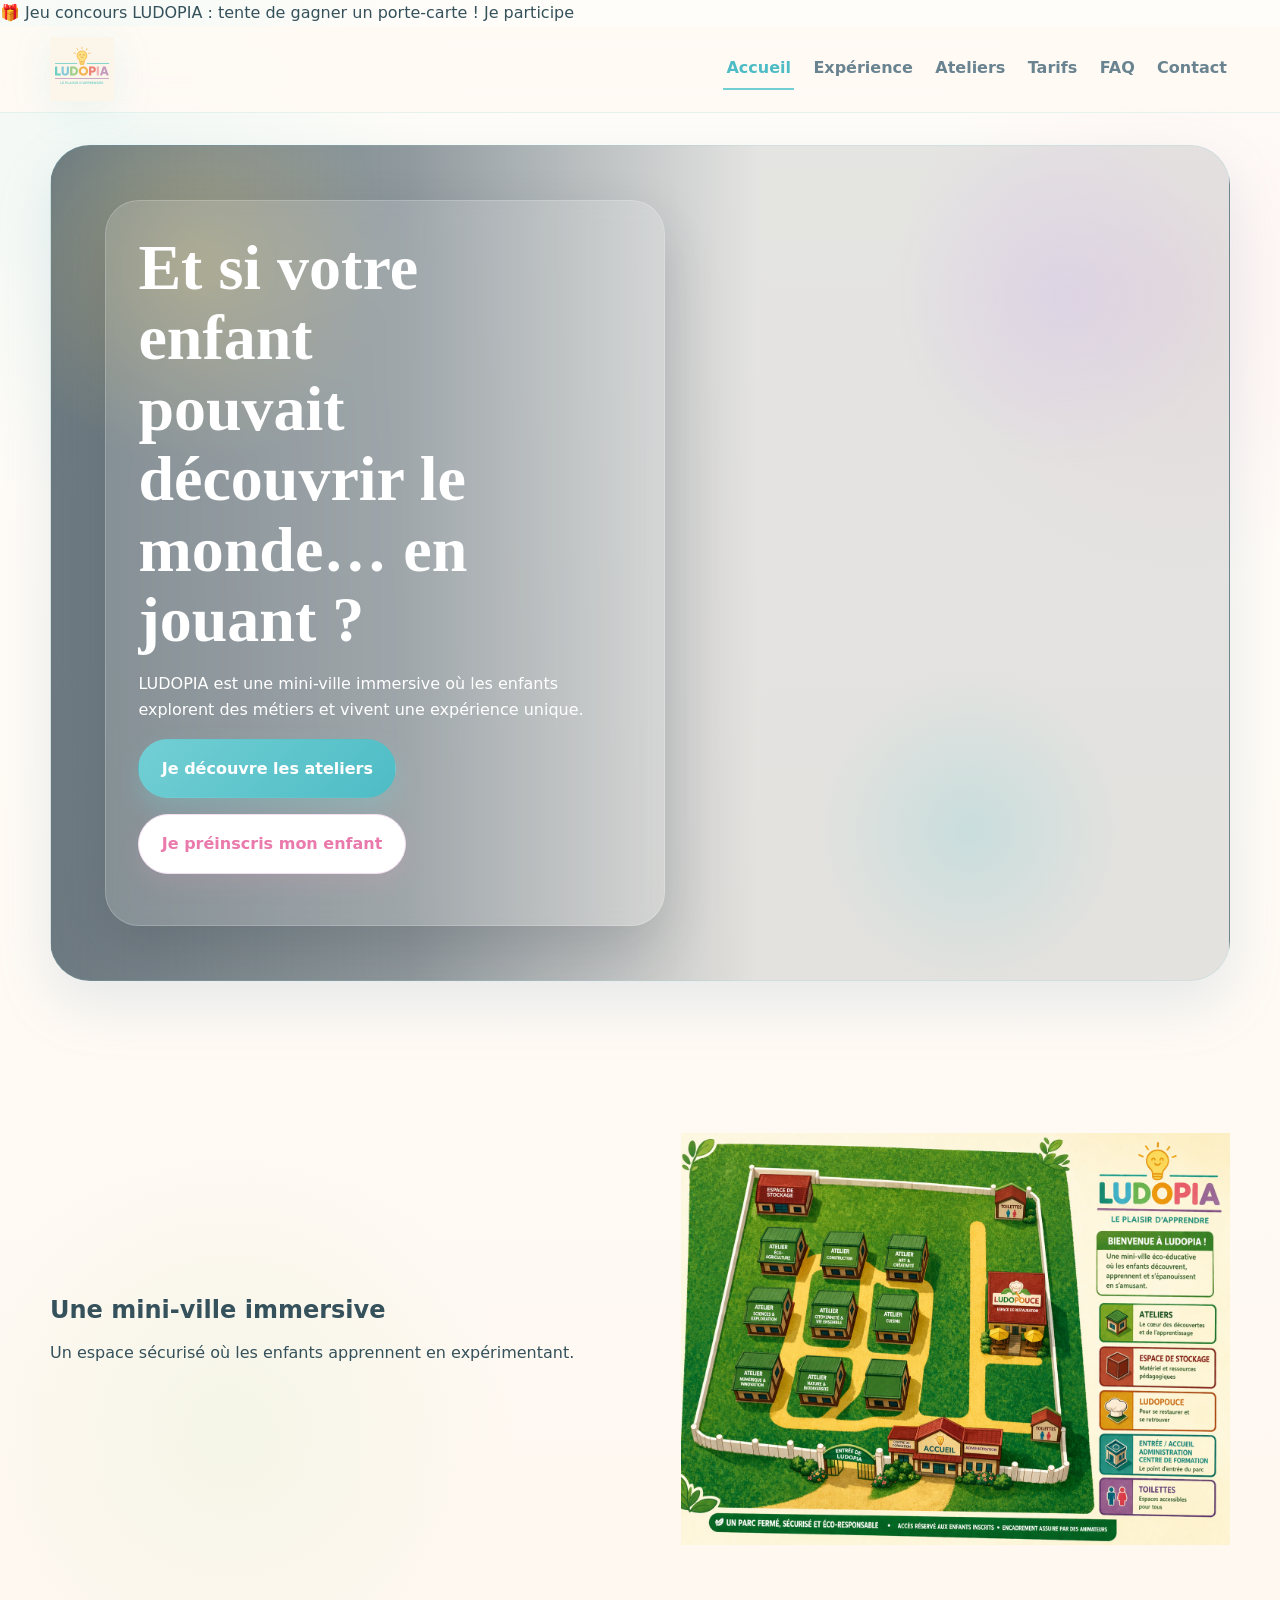
==== commit ac3aaba5: "Update contest link in top banner" ====
--- a/index.html
+++ b/index.html
@@ -1,71 +1,52 @@
 <!DOCTYPE html>
 <html lang="fr">
 <head>
-  <meta charset="UTF-8" />
-  <meta name="viewport" content="width=device-width, initial-scale=1.0" />
-  <title>LUDOPIA — Accueil</title>
-  <meta name="description" content="LUDOPIA, mini-ville immersive pour enfants à La Réunion." />
-  <link rel="preconnect" href="https://fonts.googleapis.com">
-  <link rel="preconnect" href="https://fonts.gstatic.com" crossorigin>
-  <link href="https://fonts.googleapis.com/css2?family=Baloo+2:wght@600;700;800&family=Inter:wght@400;500;600;700;800&display=swap" rel="stylesheet">
-  <link rel="stylesheet" href="styles.css" />
+  <meta charset="UTF-8">
+  <meta name="viewport" content="width=device-width, initial-scale=1.0">
+  <title>LUDOPIA</title>
+  <link rel="stylesheet" href="styles.css">
 </head>
+
 <body>
+
+<!-- 🔥 TOP BANNER JEU CONCOURS -->
+<div class="top-banner">
+  🎁 Jeu concours LUDOPIA : tente de gagner un porte-carte !
+  <a href="https://docs.google.com/forms/d/e/1FAIpQLSdDnVQmf8OvKtTFNgWvbgHfzAxVNv5BpWxWgt4b7ronP4tTEQ/viewform?usp=header" target="_blank">
+    Je participe
+  </a>
+</div>
 
 <header class="site-header">
   <div class="container nav">
-    <a href="index.html" class="logo">
-      <span class="logo-mark">L</span>
-      <span class="logo-text">LUDOPIA</span>
-    </a>
-
+    <img src="logo-ludopia.png" class="logo-img">
     <nav class="menu">
       <a href="index.html" class="active">Accueil</a>
-      <a href="experience.html" class="">Expérience</a>
-      <a href="ateliers.html" class="">Ateliers</a>
-      <a href="tarifs.html" class="">Tarifs</a>
-      <a href="faq.html" class="">FAQ</a>
-      <a href="contact.html" class="">Contact</a>
+      <a href="experience.html">Expérience</a>
+      <a href="ateliers.html">Ateliers</a>
+      <a href="tarifs.html">Tarifs</a>
+      <a href="faq.html">FAQ</a>
+      <a href="contact.html">Contact</a>
     </nav>
   </div>
 </header>
 
-<main>
+<section class="hero-premium">
+  <div class="container">
+    <div class="hero-card">
+      <div class="hero-inner">
+        <div class="hero-panel">
+          <h1>Et si votre enfant pouvait découvrir le monde… en jouant ?</h1>
 
-<section class="hero">
-  <div class="container hero-grid">
-    <div class="hero-copy">
-      <p class="eyebrow">Parc éducatif immersif • La Réunion</p>
-      <h1>Et si votre enfant pouvait découvrir le monde… en jouant&nbsp;?</h1>
-      <p class="lead">
-        LUDOPIA est une mini-ville immersive à La Réunion où les enfants explorent des métiers,
-        développent leur confiance et apprennent en vivant des expériences concrètes.
-      </p>
+          <p>
+            LUDOPIA est une mini-ville immersive où les enfants explorent des métiers
+            et vivent une expérience unique.
+          </p>
 
-      <div class="hero-actions">
-        <a href="ateliers.html" class="btn btn-primary">Je découvre les ateliers</a>
-        <a href="contact.html" class="btn btn-secondary">Je préinscris mon enfant</a>
-      </div>
-
-      <ul class="hero-points">
-        <li>Découverte des métiers</li>
-        <li>Apprentissage par l’action</li>
-        <li>Expérience ludique et encadrée</li>
-      </ul>
-    </div>
-
-    <div class="hero-visual" aria-hidden="true">
-      <div class="play-city">
-        <div class="bubble bubble-1">Cuisine</div>
-        <div class="bubble bubble-2">Santé</div>
-        <div class="bubble bubble-3">Science</div>
-        <div class="bubble bubble-4">Jardin</div>
-        <div class="bubble bubble-5">Construction</div>
-
-        <div class="city-card">
-          <span class="mini-tag">Mini-ville immersive</span>
-          <h2>Une aventure grandeur enfant</h2>
-          <p>Des ateliers concrets pour apprendre, créer et se révéler.</p>
+          <div class="hero-actions">
+            <a href="ateliers.html" class="btn btn-primary">Je découvre les ateliers</a>
+            <a href="contact.html" class="btn btn-secondary">Je préinscris mon enfant</a>
+          </div>
         </div>
       </div>
     </div>
@@ -73,84 +54,21 @@
 </section>
 
 <section class="section">
-  <div class="container">
-    <div class="section-heading">
-      <p class="section-kicker">Le concept</p>
-      <h2>Un projet qui mêle imaginaire, pédagogie et action</h2>
+  <div class="container split-highlight">
+
+    <div>
+      <h2>Une mini-ville immersive</h2>
       <p>
-        À LUDOPIA, les enfants ne regardent pas le monde des adultes de loin :
-        ils le vivent à leur échelle, dans un univers pensé pour apprendre en s’amusant.
+        Un espace sécurisé où les enfants apprennent en expérimentant.
       </p>
     </div>
 
-    <div class="grid-3">
-      <article class="card">
-        <div class="icon">🎲</div>
-        <h3>Ludique</h3>
-        <p>Chaque espace donne envie d’entrer, de tester, de créer et de recommencer.</p>
-      </article>
-      <article class="card">
-        <div class="icon">📘</div>
-        <h3>Éducatif</h3>
-        <p>Les ateliers transmettent des gestes, des repères et des compétences concrètes.</p>
-      </article>
-      <article class="card">
-        <div class="icon">🪄</div>
-        <h3>Immersif</h3>
-        <p>La mini-ville plonge les enfants dans une aventure cohérente et mémorable.</p>
-      </article>
+    <div>
+      <img src="plan.png">
     </div>
+
   </div>
 </section>
 
-<section class="section alt">
-  <div class="container">
-    <div class="section-heading">
-      <p class="section-kicker">Explorer le site</p>
-      <h2>Un site plus clair, page par page</h2>
-      <p>
-        Tu avais raison : une structure multipage est plus propre, plus crédible et plus agréable à parcourir.
-      </p>
-    </div>
-
-    <div class="grid-3">
-      <article class="card">
-        <h3>Expérience</h3>
-        <p>La logique de la mini-ville et le parcours vécu par les enfants.</p>
-        <p><a href="experience.html" class="btn btn-outline">Voir la page</a></p>
-      </article>
-      <article class="card">
-        <h3>Ateliers</h3>
-        <p>Les univers, les activités du moment et leur promesse pédagogique.</p>
-        <p><a href="ateliers.html" class="btn btn-outline">Voir la page</a></p>
-      </article>
-      <article class="card">
-        <h3>Tarifs</h3>
-        <p>Une page dédiée pour les familles, groupes, anniversaires et scolaires.</p>
-        <p><a href="tarifs.html" class="btn btn-outline">Voir la page</a></p>
-      </article>
-    </div>
-  </div>
-</section>
-
-</main>
-
-<footer class="site-footer">
-  <div class="container footer-inner">
-    <div>
-      <strong>LUDOPIA</strong>
-      <p>La mini-ville immersive où les enfants découvrent le monde en jouant.</p>
-    </div>
-    <div class="footer-links">
-      <a href="index.html">Accueil</a>
-      <a href="experience.html">Expérience</a>
-      <a href="ateliers.html">Ateliers</a>
-      <a href="tarifs.html">Tarifs</a>
-      <a href="faq.html">FAQ</a>
-      <a href="contact.html">Contact</a>
-    </div>
-  </div>
-</footer>
-
 </body>
 </html>
--- a/styles.css
+++ b/styles.css
@@ -1,11 +1,9 @@
 :root{
   --bg:#fffaf4;
   --surface:#ffffff;
-  --surface-alt:#f5fbff;
+  --surface-alt:#f7fcff;
   --text:#35515b;
   --muted:#6a8390;
-
-  /* Palette LUDOPIA inspirée du visuel fourni */
   --turquoise:#72cfd4;
   --turquoise-deep:#4ebcc5;
   --green:#9ad784;
@@ -17,15 +15,11 @@
   --pink:#f49bc1;
   --pink-deep:#ea79ac;
   --gold:#ffd86d;
-
   --primary:var(--turquoise);
   --primary-dark:var(--turquoise-deep);
-  --secondary:var(--green);
-  --accent:var(--purple);
-
   --border:#dff0f2;
   --shadow:0 16px 34px rgba(114,207,212,.14);
-  --shadow-soft:0 18px 40px rgba(168,190,214,.16);
+  --shadow-soft:0 24px 56px rgba(116,160,190,.18);
   --radius:28px;
   --container:1180px;
 }
@@ -43,8 +37,8 @@
     linear-gradient(180deg,#fffdf9 0%, #fff8f1 100%);
   line-height:1.6;
 }
+a{text-decoration:none;color:inherit}
 img{max-width:100%;display:block}
-a{text-decoration:none;color:inherit}
 
 .container{
   width:min(var(--container), calc(100% - 2rem));
@@ -54,63 +48,45 @@
 .site-header{
   position:sticky;
   top:0;
-  z-index:20;
+  z-index:50;
   backdrop-filter:blur(14px);
-  background:rgba(255,250,244,.86);
+  background:rgba(255,250,244,.84);
   border-bottom:1px solid rgba(114,207,212,.18);
 }
-
 .nav{
   display:flex;
   align-items:center;
   justify-content:space-between;
   gap:1rem;
-  min-height:82px;
-}
-
+  min-height:86px;
+}
 .logo{
-  display:inline-flex;
+  display:flex;
   align-items:center;
   gap:.8rem;
+}
+.logo-img{
+  height:64px;
+  width:auto;
+  filter:drop-shadow(0 8px 18px rgba(114,207,212,.14));
+}
+
+.menu{
+  display:flex;
+  align-items:center;
+  gap:1rem;
+  flex-wrap:wrap;
+}
+.menu a{
+  color:var(--muted);
   font-weight:800;
-}
-
-.logo-mark{
-  width:46px;
-  height:46px;
-  display:grid;
-  place-items:center;
-  border-radius:16px;
-  background:linear-gradient(135deg,var(--turquoise),var(--orange),var(--pink),var(--purple));
-  color:#fff;
-  font-family:"Baloo 2",cursive;
-  font-size:1.5rem;
-  box-shadow:0 12px 24px rgba(244,155,193,.24);
-}
-
-.logo-text{
-  font-family:"Baloo 2",cursive;
-  font-size:1.65rem;
-  letter-spacing:.03em;
-  background:linear-gradient(90deg,var(--turquoise-deep),var(--green-deep),var(--orange-deep),var(--pink-deep),var(--purple-deep));
-  -webkit-background-clip:text;
-  background-clip:text;
-  color:transparent;
-}
-
-.menu{
-  display:flex;
-  align-items:center;
-  gap:1.2rem;
-  flex-wrap:wrap;
-}
-
-.menu a{
-  color:var(--muted);
-  font-weight:700;
-}
-.menu a:hover{
+  padding:.5rem .2rem;
+  border-bottom:2px solid transparent;
+}
+.menu a:hover,
+.menu a.active{
   color:var(--turquoise-deep);
+  border-bottom-color:var(--turquoise);
 }
 
 .btn{
@@ -125,7 +101,6 @@
 }
 .btn:hover{transform:translateY(-2px)}
 .btn-sm{padding:.72rem 1rem}
-
 .btn-primary{
   background:linear-gradient(135deg,var(--turquoise),var(--turquoise-deep));
   color:#fff;
@@ -140,25 +115,162 @@
 .btn-outline{
   border-color:#dff0f2;
   background:#fff;
-}
-.btn-light{
-  background:#fff;
+  color:var(--text);
+}
+
+.hero-premium{
+  padding:2rem 0 4.5rem;
+}
+.hero-card{
+  position:relative;
+  overflow:hidden;
+  border-radius:40px;
+  min-height:660px;
+  background:
+    linear-gradient(90deg, rgba(33,54,68,.66) 0%, rgba(33,54,68,.50) 30%, rgba(33,54,68,.12) 60%),
+    url("accueil.jpeg") center/cover no-repeat;
+  box-shadow:var(--shadow-soft);
+  border:1px solid rgba(114,207,212,.16);
+}
+.hero-card::before{
+  content:"";
+  position:absolute;
+  inset:0;
+  background:
+    radial-gradient(circle at 12% 14%, rgba(255,216,109,.30), transparent 16%),
+    radial-gradient(circle at 86% 18%, rgba(201,176,244,.24), transparent 14%),
+    radial-gradient(circle at 78% 82%, rgba(114,207,212,.24), transparent 14%);
+  pointer-events:none;
+}
+.hero-inner{
+  position:relative;
+  z-index:2;
+  display:grid;
+  grid-template-columns:minmax(0, 560px) 1fr;
+  min-height:660px;
+  align-items:center;
+  padding:3.4rem;
+}
+.hero-panel{
+  background:rgba(255,255,255,.14);
+  border:1px solid rgba(255,255,255,.18);
+  backdrop-filter:blur(8px);
+  border-radius:34px;
+  padding:2rem;
+  color:#fff;
+  box-shadow:0 24px 56px rgba(23,34,45,.18);
+}
+.kicker{
+  margin:0 0 .9rem;
+  font-size:.9rem;
+  font-weight:900;
+  letter-spacing:.08em;
+  text-transform:uppercase;
+  color:#fff0ba;
+}
+h1,h2,h3{
+  margin:0;
+  line-height:1.1;
+}
+.hero-panel h1{
+  font-family:"Baloo 2",cursive;
+  font-size:clamp(2.8rem,5vw,5.2rem);
+  max-width:11ch;
+}
+.hero-panel .lead{
+  font-size:1.08rem;
+  margin:1rem 0 1.4rem;
+  max-width:58ch;
+  color:rgba(255,255,255,.92);
+}
+.hero-actions{
+  display:flex;
+  gap:1rem;
+  flex-wrap:wrap;
+  margin-bottom:1.2rem;
+}
+.hero-points{
+  display:flex;
+  flex-wrap:wrap;
+  gap:1rem;
+  list-style:none;
+  padding:0;
+  margin:0;
+}
+.hero-points li{
+  padding:.55rem .9rem;
+  border-radius:999px;
+  background:rgba(255,255,255,.14);
+  border:1px solid rgba(255,255,255,.16);
+  font-weight:700;
+  font-size:.95rem;
+}
+
+.hero-floating{
+  position:absolute;
+  right:1.5rem;
+  top:1.5rem;
+  display:grid;
+  gap:1rem;
+  width:240px;
+}
+.float-card{
+  background:rgba(255,255,255,.88);
+  border-radius:24px;
+  padding:1rem 1.1rem;
+  box-shadow:0 16px 30px rgba(44,52,64,.12);
+  border:1px solid rgba(114,207,212,.14);
+}
+.float-card strong{
+  display:block;
   color:var(--turquoise-deep);
-}
-
-.hero{
-  padding:4.8rem 0 3.6rem;
-  overflow:hidden;
-}
-
-.hero-grid{
-  display:grid;
-  grid-template-columns:1.05fr .95fr;
-  gap:2.5rem;
-  align-items:center;
-}
-
-.eyebrow,
+  font-size:1rem;
+  margin-bottom:.15rem;
+}
+.float-card span{
+  color:var(--muted);
+  font-size:.95rem;
+}
+
+.hero-badges{
+  position:absolute;
+  right:2rem;
+  bottom:2rem;
+  display:flex;
+  flex-direction:column;
+  gap:.9rem;
+}
+.pill{
+  display:flex;
+  align-items:center;
+  gap:.8rem;
+  min-width:220px;
+  padding:1rem 1.2rem;
+  border-radius:999px;
+  color:#fff;
+  font-weight:900;
+  letter-spacing:.02em;
+  box-shadow:0 16px 28px rgba(0,0,0,.10);
+}
+.pill .emoji{
+  width:42px;height:42px;
+  display:grid;place-items:center;
+  border-radius:50%;
+  background:rgba(255,255,255,.18);
+  font-size:1.25rem;
+}
+.pill-ludique{background:linear-gradient(135deg,var(--turquoise),var(--turquoise-deep))}
+.pill-educatif{background:linear-gradient(135deg,var(--green),var(--green-deep))}
+.pill-immersif{background:linear-gradient(135deg,var(--purple),var(--purple-deep))}
+
+.section{
+  padding:5rem 0;
+}
+.alt{
+  background:
+    linear-gradient(180deg, rgba(114,207,212,.08) 0%, rgba(255,255,255,0) 100%),
+    linear-gradient(180deg,#f9feff 0%, #fffaf3 100%);
+}
 .section-kicker{
   margin:0 0 .8rem;
   font-size:.9rem;
@@ -167,238 +279,116 @@
   text-transform:uppercase;
   color:var(--turquoise-deep);
 }
-
-.light{color:#fff7d2}
-
-h1,h2,h3{
-  margin:0;
-  line-height:1.12;
-}
-
-h1{
-  font-size:clamp(2.5rem,5vw,4.8rem);
-  font-family:"Baloo 2",cursive;
-  max-width:12ch;
-  color:var(--turquoise-deep);
-}
-
-.lead{
-  font-size:1.1rem;
-  color:var(--muted);
-  max-width:62ch;
-  margin:1.2rem 0 1.6rem;
-}
-
-.hero-actions{
-  display:flex;
-  gap:1rem;
-  flex-wrap:wrap;
-  margin-bottom:1.2rem;
-}
-
-.hero-points{
-  display:flex;
-  flex-wrap:wrap;
-  gap:1rem 1.4rem;
-  padding:0;
-  margin:1.1rem 0 0;
-  list-style:none;
-  color:var(--muted);
-  font-weight:700;
-}
-.hero-points li::before{
-  content:"✦";
-  color:var(--orange-deep);
-  margin-right:.45rem;
-}
-
-.hero-visual{position:relative;min-height:540px}
-
-.play-city{
-  position:relative;
-  min-height:540px;
-  border-radius:40px;
-  background:
-    radial-gradient(circle at 16% 18%, rgba(114,207,212,.30), transparent 22%),
-    radial-gradient(circle at 84% 18%, rgba(244,155,193,.22), transparent 17%),
-    radial-gradient(circle at 18% 84%, rgba(154,215,132,.22), transparent 18%),
-    radial-gradient(circle at 82% 82%, rgba(201,176,244,.20), transparent 18%),
-    linear-gradient(180deg,#ffffff 0%, #eefbff 54%, #fff7ef 100%);
-  border:1px solid rgba(114,207,212,.20);
-  box-shadow:var(--shadow-soft);
-}
-
-.play-city::before,
-.play-city::after{
-  content:"";
-  position:absolute;
-  border-radius:999px;
-  opacity:.7;
-}
-.play-city::before{
-  width:84px;height:14px;
-  right:42px;top:110px;
-  background:linear-gradient(90deg,var(--turquoise),transparent);
-  transform:rotate(-22deg);
-}
-.play-city::after{
-  width:60px;height:60px;
-  left:34px;bottom:46px;
-  background:radial-gradient(circle, rgba(255,216,109,.55) 0%, rgba(255,216,109,0) 68%);
-}
-
-.city-card{
-  position:absolute;
-  left:50%;
-  top:54%;
-  transform:translate(-50%,-50%);
-  width:min(82%, 370px);
-  background:rgba(255,255,255,.92);
-  border:1px solid rgba(201,176,244,.20);
-  border-radius:30px;
-  padding:1.6rem;
-  box-shadow:0 18px 34px rgba(114,207,212,.14);
-}
-
-.city-card h2{
-  font-size:2rem;
-  font-family:"Baloo 2",cursive;
-  margin:.35rem 0;
-  color:var(--turquoise-deep);
-}
-
-.city-card p{
-  margin:0;
-  color:var(--muted);
-}
-
-.mini-tag{
-  display:inline-flex;
-  padding:.38rem .78rem;
-  background:linear-gradient(90deg,#dff9fb,#eef8de);
-  border-radius:999px;
-  font-size:.82rem;
-  font-weight:900;
-  color:var(--green-deep);
-}
-
-.bubble{
-  position:absolute;
-  display:grid;
-  place-items:center;
-  width:114px;
-  height:114px;
-  border-radius:28px;
-  background:#fff;
-  border:1px solid rgba(114,207,212,.18);
-  box-shadow:var(--shadow);
-  font-weight:900;
-  text-align:center;
-  padding:.5rem;
-  color:var(--text);
-}
-.bubble-1{top:8%;left:8%;transform:rotate(-8deg);background:linear-gradient(180deg,#fff 0%, #fff3ea 100%)}
-.bubble-2{top:10%;right:10%;transform:rotate(8deg);background:linear-gradient(180deg,#fff 0%, #ecfffb 100%)}
-.bubble-3{bottom:14%;left:8%;transform:rotate(8deg);background:linear-gradient(180deg,#fff 0%, #f1fbec 100%)}
-.bubble-4{bottom:8%;right:14%;transform:rotate(-7deg);background:linear-gradient(180deg,#fff 0%, #f7f0ff 100%)}
-.bubble-5{top:38%;right:2%;transform:rotate(10deg);background:linear-gradient(180deg,#fff 0%, #fff5fa 100%)}
-
-.section{padding:5.7rem 0}
-.alt{
-  background:
-    linear-gradient(180deg, rgba(114,207,212,.08) 0%, rgba(255,255,255,0) 100%),
-    linear-gradient(180deg,#f9feff 0%, #fffaf3 100%);
-}
-
 .section-heading{
   max-width:760px;
   margin-bottom:2rem;
 }
-
 .section-heading h2{
-  font-size:clamp(1.95rem,3vw,3rem);
   font-family:"Baloo 2",cursive;
-  margin-bottom:.9rem;
+  font-size:clamp(2rem,3vw,3.2rem);
+  margin-bottom:.8rem;
   color:var(--turquoise-deep);
 }
-
 .section-heading p{
   margin:0;
   color:var(--muted);
 }
 
-.pillars,
-.cards-grid,
-.offers{
-  display:grid;
+.page-hero{
+  padding:2rem 0 1.5rem;
+}
+.page-banner{
+  position:relative;
+  overflow:hidden;
+  background:
+    radial-gradient(circle at 10% 10%, rgba(255,216,109,.24), transparent 16%),
+    radial-gradient(circle at 84% 18%, rgba(201,176,244,.24), transparent 14%),
+    linear-gradient(135deg, rgba(114,207,212,.18), rgba(201,176,244,.16), rgba(154,215,132,.18));
+  border:1px solid rgba(114,207,212,.18);
+  border-radius:34px;
+  padding:2.2rem;
+  box-shadow:var(--shadow-soft);
+}
+.page-banner h1{
+  font-family:"Baloo 2",cursive;
+  font-size:clamp(2.3rem,4vw,4.2rem);
+  color:var(--turquoise-deep);
+}
+.page-banner p{
+  max-width:70ch;
+  color:var(--muted);
+  margin:1rem 0 0;
+}
+
+.grid-2{
+  display:grid;
+  grid-template-columns:1fr 1fr;
+  gap:1.5rem;
+}
+.grid-3{
+  display:grid;
+  grid-template-columns:repeat(3,1fr);
   gap:1.25rem;
 }
-
-.pillars{grid-template-columns:repeat(3,1fr)}
-.cards-grid{grid-template-columns:repeat(3,1fr)}
-.offers{grid-template-columns:repeat(4,1fr)}
-
-.pillar-card,
-.atelier-card,
-.offer-card{
+.grid-4{
+  display:grid;
+  grid-template-columns:repeat(4,1fr);
+  gap:1.25rem;
+}
+
+.card{
   background:linear-gradient(180deg,#ffffff 0%, #fffdfa 100%);
   border:1px solid rgba(114,207,212,.15);
   border-radius:var(--radius);
   padding:1.5rem;
   box-shadow:var(--shadow);
 }
-
-.pillar-card:nth-child(2),
-.atelier-card:nth-child(2),
-.offer-card:nth-child(2){border-color:rgba(154,215,132,.22)}
-.pillar-card:nth-child(3),
-.atelier-card:nth-child(3),
-.offer-card:nth-child(3){border-color:rgba(201,176,244,.22)}
-
-.icon,
-.badge{
-  width:58px;
-  height:58px;
-  display:grid;
-  place-items:center;
+.card h3{
+  font-size:1.2rem;
+  margin-bottom:.5rem;
+}
+.card p{
+  margin:0;
+  color:var(--muted);
+}
+.icon{
+  width:58px;height:58px;
+  display:grid;place-items:center;
   border-radius:20px;
   background:linear-gradient(135deg,#fff4d8,#ecfbff);
   font-size:1.6rem;
   margin-bottom:1rem;
   box-shadow:0 8px 18px rgba(114,207,212,.10);
 }
-
-.pillar-card h3,
-.atelier-card h3,
-.offer-card h3{
-  margin-bottom:.45rem;
-  font-size:1.2rem;
-  color:var(--text);
-}
-
-.pillar-card p,
-.atelier-card p,
-.offer-card p{
+.price{
+  font-size:2rem;
+  font-weight:900;
+  color:var(--turquoise-deep);
+  margin:.4rem 0 .8rem;
+}
+.list{
   margin:0;
-  color:var(--muted);
-}
-
-.cta-band{
-  background:linear-gradient(135deg,var(--turquoise-deep),var(--green),var(--purple-deep));
-  color:#fff;
-}
-
-.cta-band-inner{
-  display:flex;
-  align-items:center;
-  justify-content:space-between;
+  padding-left:1.1rem;
+  color:var(--muted);
+}
+.list li+li{margin-top:.45rem}
+
+.split-highlight{
+  display:grid;
+  grid-template-columns:1.05fr .95fr;
   gap:1.5rem;
-}
-
-.cta-band h2{
-  font-size:clamp(1.8rem,3vw,3rem);
-  font-family:"Baloo 2",cursive;
-  max-width:20ch;
+  align-items:center;
+}
+.mini-visual{
+  background:linear-gradient(180deg,#ffffff 0%, #eefbff 100%);
+  border:1px solid rgba(114,207,212,.15);
+  border-radius:34px;
+  padding:1.4rem;
+  box-shadow:var(--shadow-soft);
+}
+.mini-visual img{
+  border-radius:26px;
+  width:100%;
 }
 
 .faq-list{
@@ -415,7 +405,6 @@
 .faq-list summary{
   cursor:pointer;
   font-weight:800;
-  color:var(--text);
 }
 .faq-list p{
   color:var(--muted);
@@ -428,12 +417,6 @@
   gap:2rem;
   align-items:start;
 }
-
-.contact-note{
-  color:var(--muted);
-  font-size:.95rem;
-}
-
 .contact-form{
   display:grid;
   grid-template-columns:repeat(2,1fr);
@@ -444,14 +427,12 @@
   padding:1.3rem;
   box-shadow:var(--shadow-soft);
 }
-
 .contact-form label{
   display:grid;
   gap:.45rem;
   font-weight:800;
   font-size:.95rem;
 }
-
 .contact-form input,
 .contact-form select,
 .contact-form textarea{
@@ -463,35 +444,50 @@
   color:var(--text);
   background:#fff;
 }
-
 .contact-form input:focus,
 .contact-form select:focus,
 .contact-form textarea:focus{
   outline:2px solid rgba(114,207,212,.22);
   border-color:var(--turquoise);
 }
-
 .full{grid-column:1 / -1}
+
+.cta-band{
+  background:linear-gradient(135deg,var(--turquoise-deep),var(--green),var(--purple-deep));
+  color:#fff;
+}
+.cta-band .section-kicker,
+.cta-band h2,
+.cta-band p{
+  color:#fff;
+}
+.cta-row{
+  display:flex;
+  justify-content:space-between;
+  align-items:center;
+  gap:1.5rem;
+}
+.cta-row h2{
+  font-family:"Baloo 2",cursive;
+  font-size:clamp(2rem,3vw,3.1rem);
+}
 
 .site-footer{
   padding:1.9rem 0 2.5rem;
   border-top:1px solid rgba(114,207,212,.18);
   background:rgba(255,255,255,.5);
 }
-
 .footer-inner{
   display:flex;
   justify-content:space-between;
   gap:1.5rem;
   align-items:flex-start;
 }
-
 .footer-inner p{
   margin:.35rem 0 0;
   color:var(--muted);
   max-width:36ch;
 }
-
 .footer-links{
   display:flex;
   flex-wrap:wrap;
@@ -500,37 +496,55 @@
   font-weight:700;
 }
 
+@media (max-width:1180px){
+  .hero-floating,.hero-badges{position:static}
+  .hero-inner{
+    grid-template-columns:1fr;
+    gap:1rem;
+  }
+  .hero-panel{
+    max-width:760px;
+  }
+  .hero-card{
+    padding-bottom:2rem;
+  }
+  .hero-floating{
+    width:100%;
+    grid-template-columns:repeat(2,1fr);
+    padding:0 2rem 1rem;
+  }
+  .hero-badges{
+    flex-direction:row;
+    flex-wrap:wrap;
+    padding:0 2rem;
+  }
+}
 @media (max-width:1080px){
-  .hero-grid,
-  .contact-grid,
-  .pillars,
-  .cards-grid,
-  .offers{
+  .grid-2,.grid-3,.grid-4,.split-highlight,.contact-grid,.cta-row{
     grid-template-columns:1fr;
-  }
-
-  .cta-band-inner{display:grid}
-  .hero-visual{min-height:440px}
-}
-
+    display:grid;
+  }
+}
 @media (max-width:760px){
   .menu{display:none}
-  .hero{padding-top:3rem}
-  .hero-visual,
-  .play-city{min-height:400px}
-
-  .bubble{
-    width:86px;
-    height:86px;
-    font-size:.85rem;
-    border-radius:18px;
-  }
-
-  .city-card{
-    width:min(86%,320px);
-    padding:1.2rem;
-  }
-
-  .contact-form{grid-template-columns:1fr}
-  .footer-inner{flex-direction:column}
-}
+  .logo-img{height:54px}
+  .hero-card,.hero-inner{min-height:auto}
+  .hero-inner{padding:1.25rem}
+  .hero-panel{padding:1.4rem}
+  .hero-floating{
+    grid-template-columns:1fr;
+    padding:0 1.25rem 1rem;
+  }
+  .hero-badges{
+    padding:0 1.25rem;
+  }
+  .pill{
+    min-width:unset;
+  }
+  .contact-form{
+    grid-template-columns:1fr;
+  }
+  .footer-inner{
+    flex-direction:column;
+  }
+}
